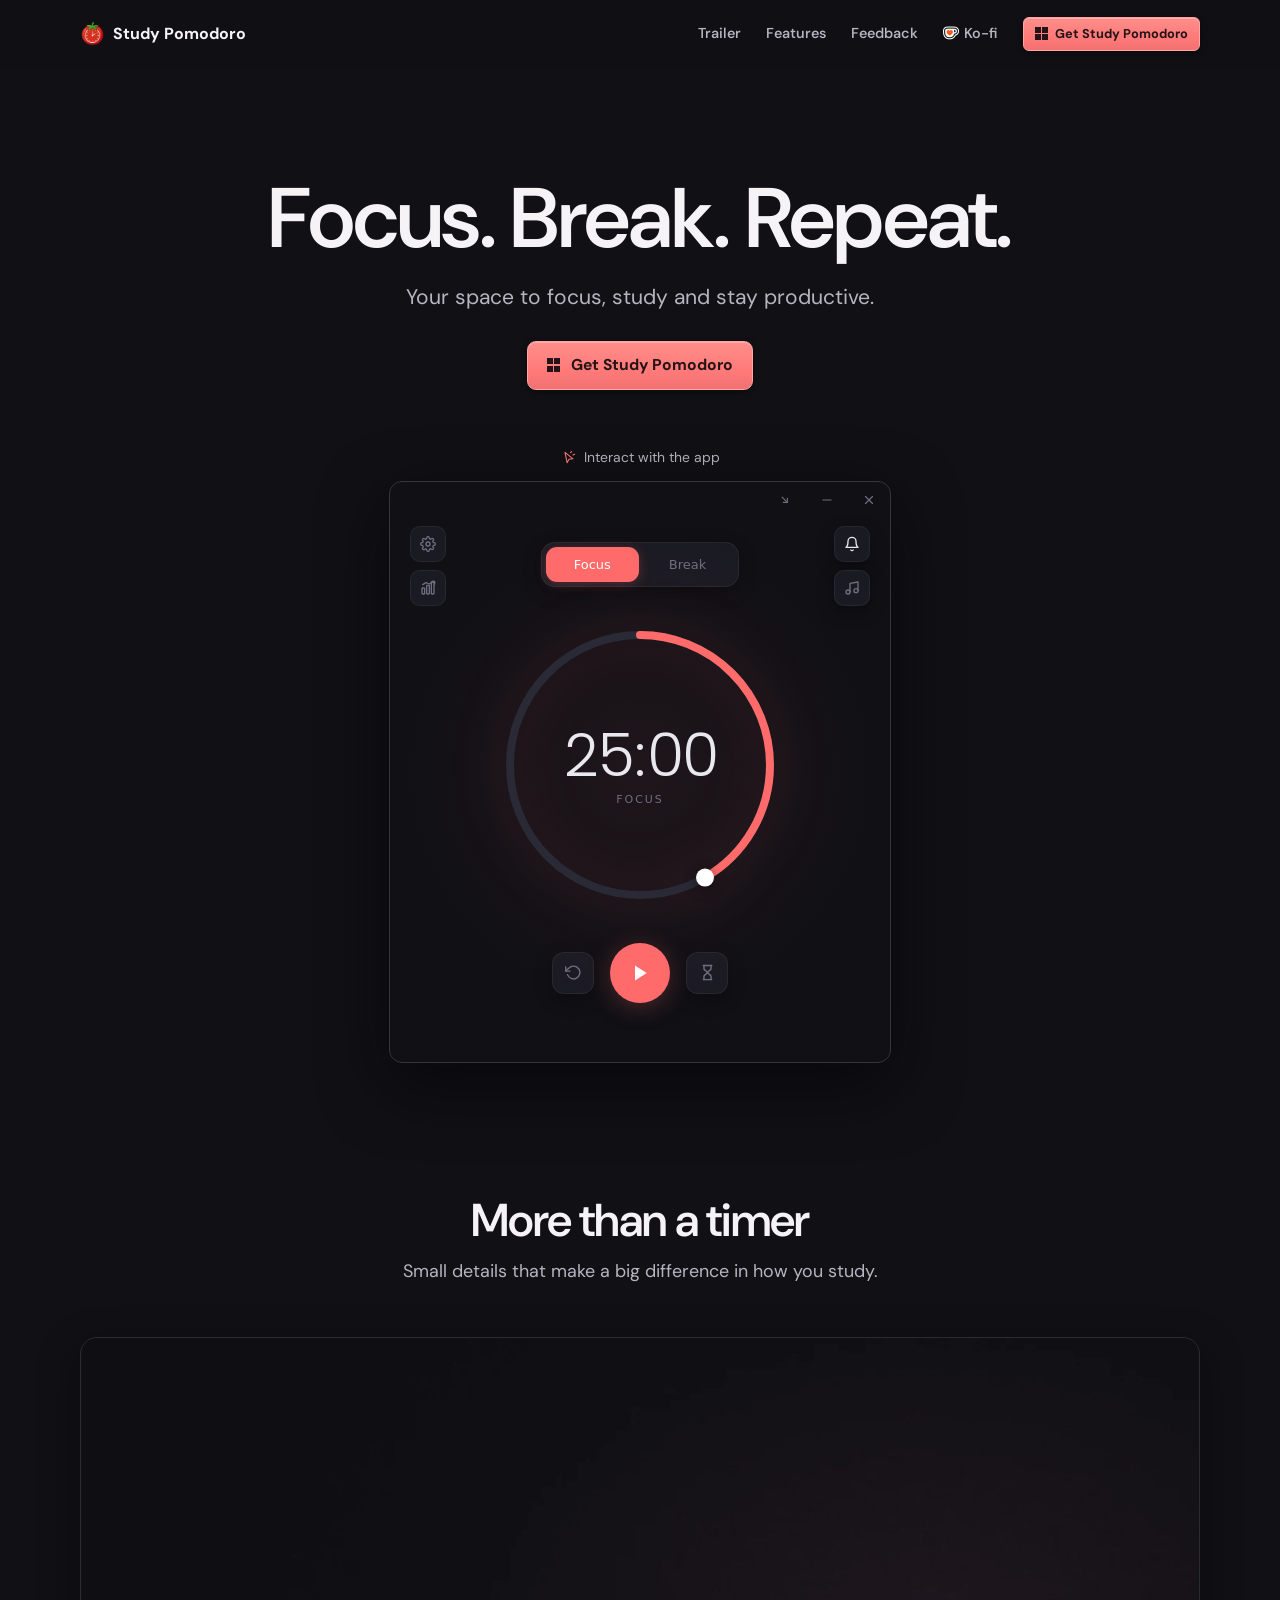
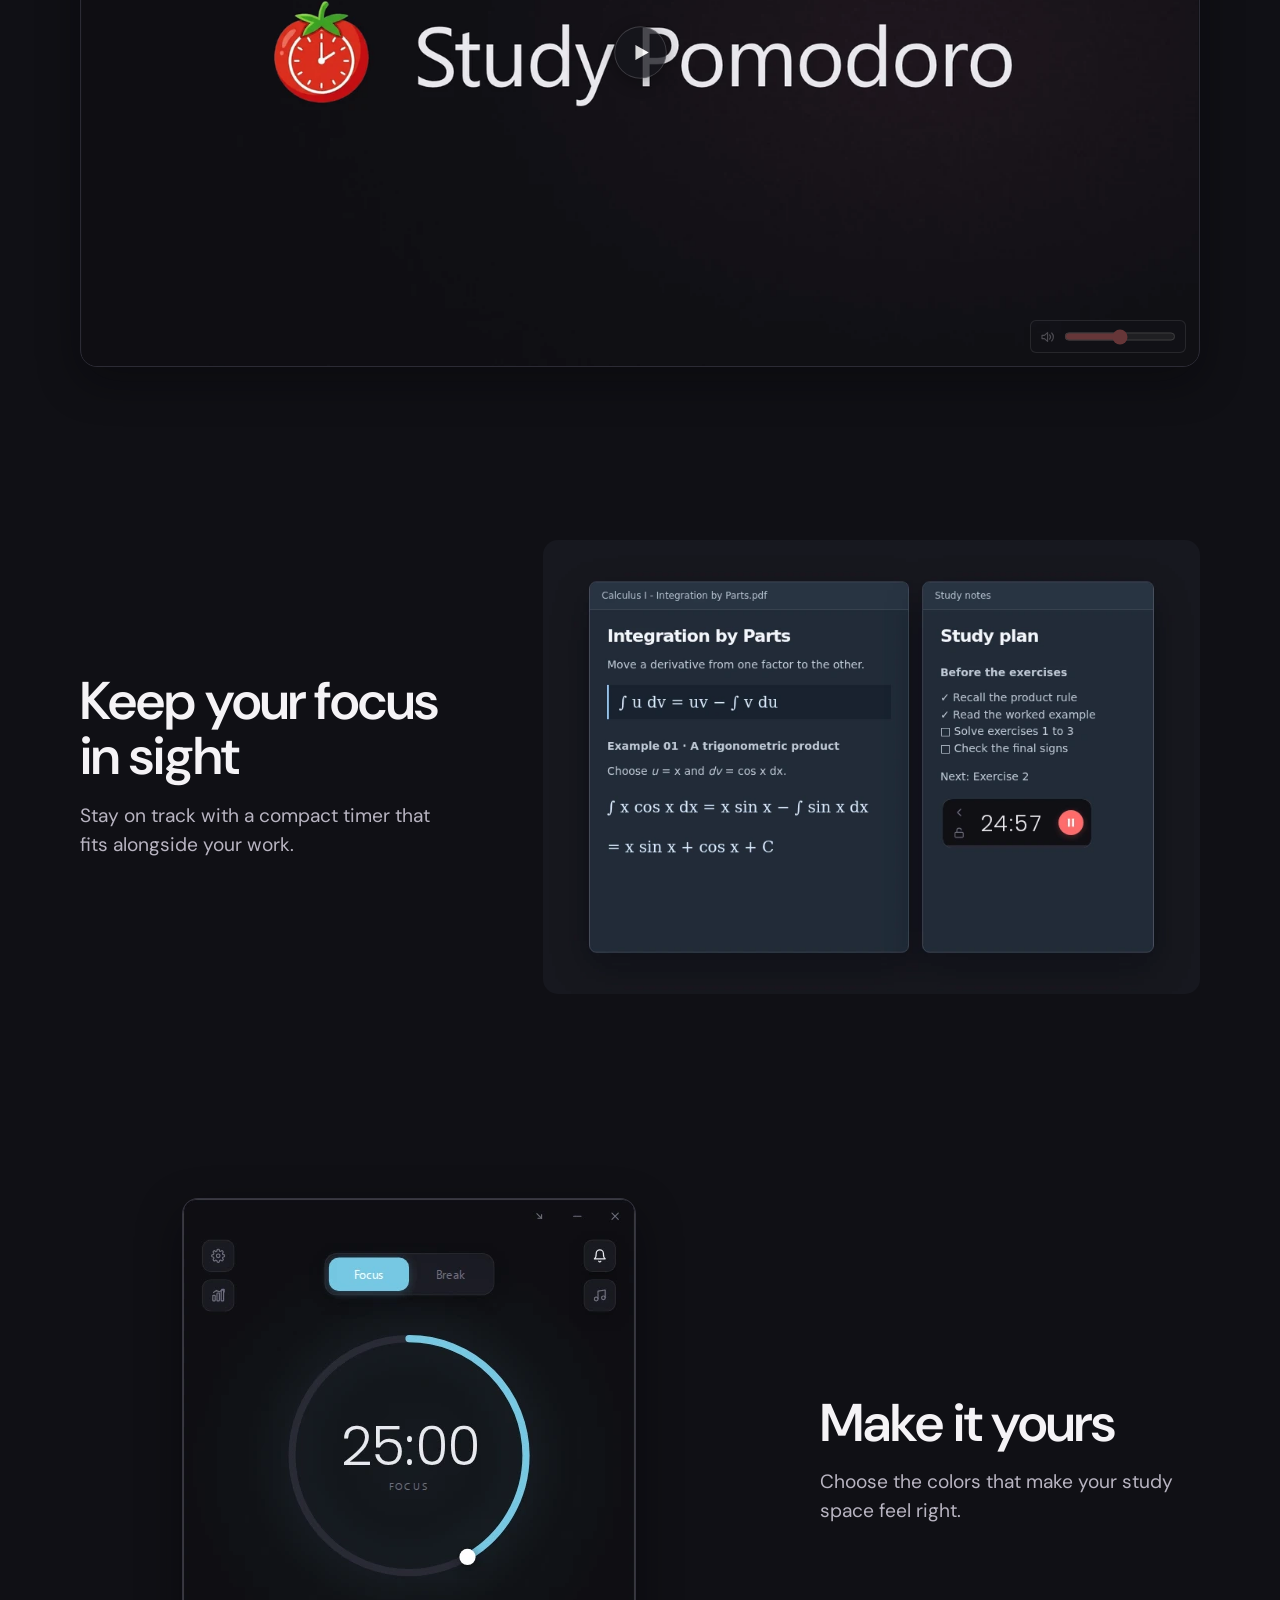
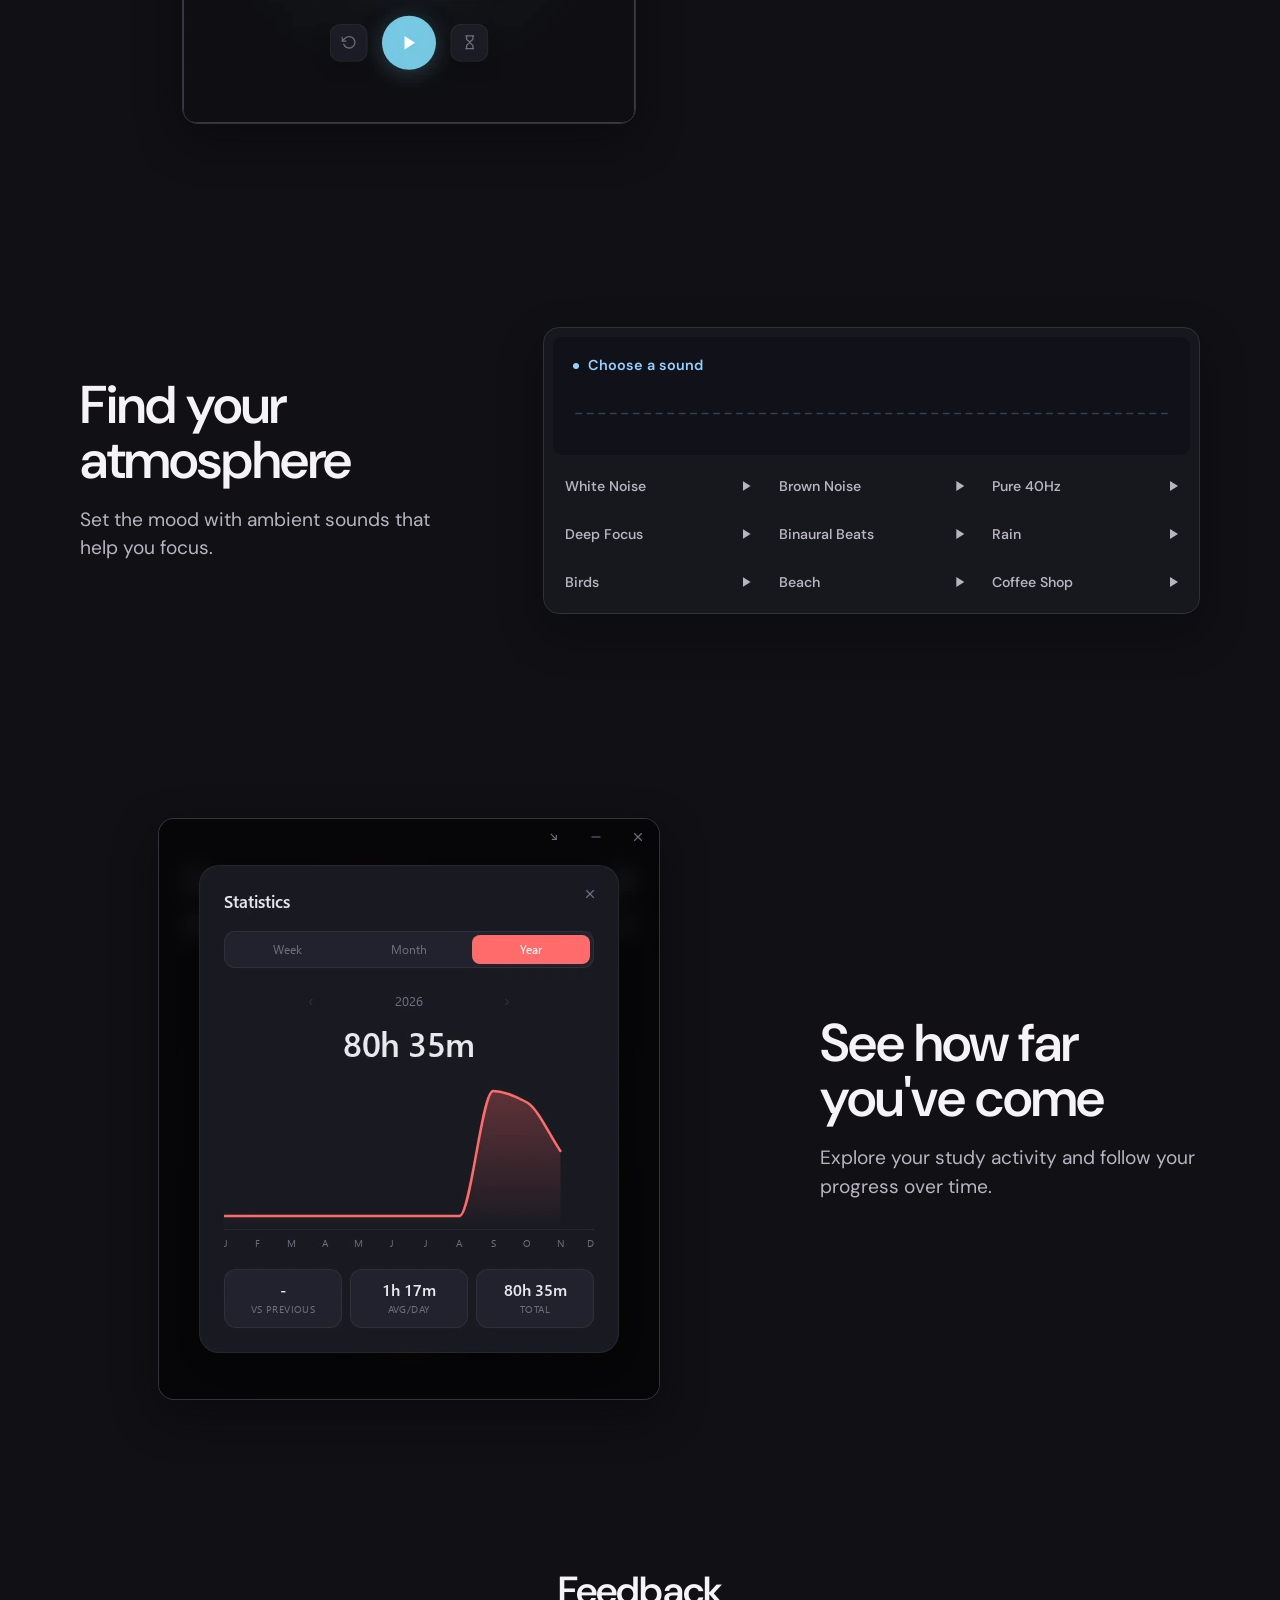
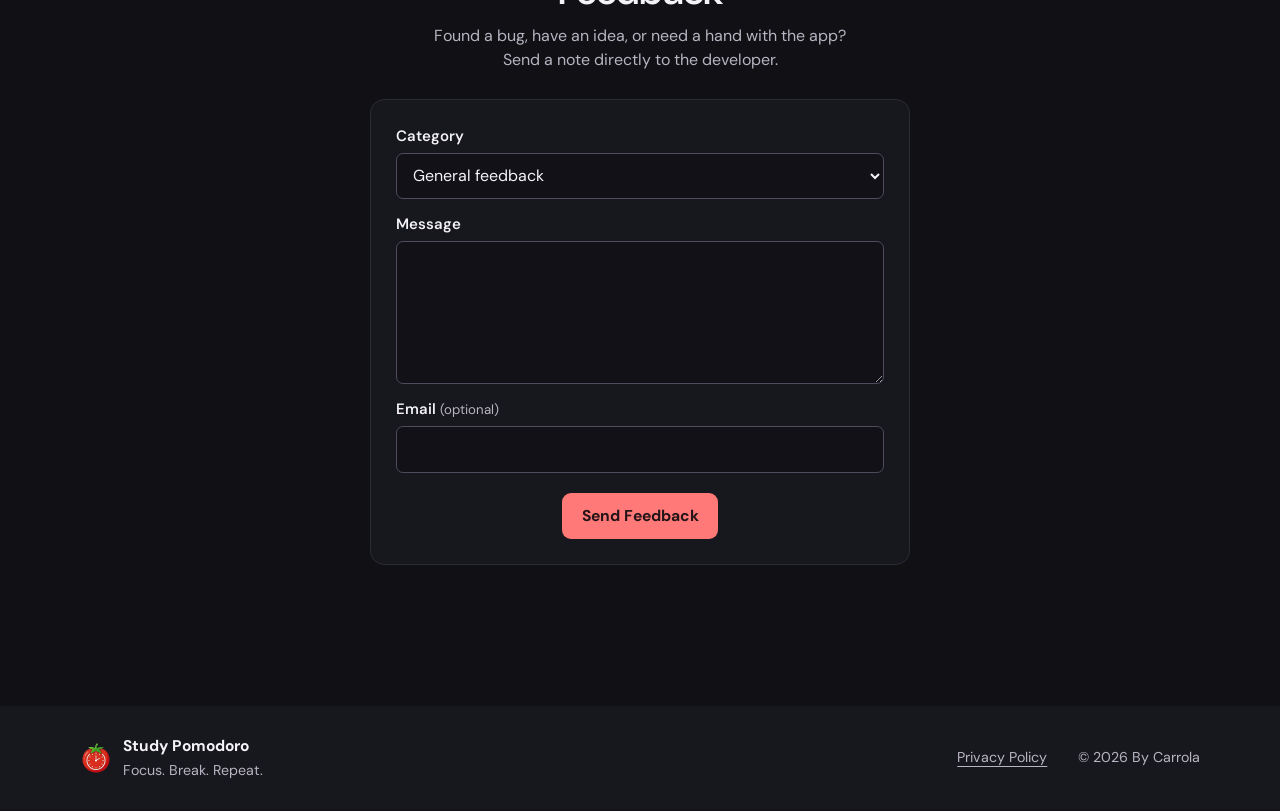
==== index.html @ 1faaeb94 "Unir o ponto final ao texto do título" ====
<!doctype html>
<html lang="en">
<head>
  <meta charset="utf-8">
  <meta name="viewport" content="width=device-width, initial-scale=1">
  <meta http-equiv="Content-Security-Policy" content="default-src 'self'; connect-src 'self' https://studypomodoro-feedback.pedrocarrola2006.workers.dev/feedback; frame-src 'self'; object-src 'none'; base-uri 'none'; form-action 'none'">
  <title>Study Pomodoro</title>
  <meta name="description" content="Find your study rhythm with a customizable Windows timer, ambient sounds, and a Mini Mode that stays above your work.">
  <meta name="theme-color" content="#101015">
  <link rel="canonical" href="https://carrolaxd.github.io/studypomodoro/">
  <meta property="og:title" content="Study Pomodoro">
  <meta property="og:description" content="Find your study rhythm with a customizable Windows timer, ambient sounds, and a Mini Mode that stays above your work.">
  <meta property="og:type" content="website">
  <meta property="og:url" content="https://carrolaxd.github.io/studypomodoro/">
  <meta property="og:image" content="https://carrolaxd.github.io/studypomodoro/assets/film-cover.jpg">
  <meta name="twitter:card" content="summary_large_image">
  <link rel="icon" href="assets/tomato.png">
  <link rel="stylesheet" href="styles.css">
  <script defer src="assets/app/js/i18n.js?v=7dcdbf7"></script>
  <script defer src="assets/app/js/audio.js"></script>
  <script defer src="assets/trailer.js"></script>
  <script defer src="assets/features.js?v=20261122"></script>
  <script defer src="assets/feedback.js"></script>
</head>
<body class="homepage">
<a class="skip" href="#main">Skip to content</a>
<header class="site-header">
  <div class="wrap">
    <a class="brand" href="#main"><img src="assets/tomato.png" width="25" height="25" alt="">Study Pomodoro</a>
    <nav aria-label="Main navigation">
      <a href="#trailer">Trailer</a>
      <a href="#features">Features</a>
      <a href="#feedback">Feedback</a>
      <a class="support-link" href="https://ko-fi.com/ByCarrola" target="_blank" rel="noopener noreferrer">
        <img src="assets/ko-fi.avif" width="16" height="16" alt="">
        Ko-fi
      </a>
    </nav>
    <a class="store" href="https://apps.microsoft.com/detail/9PL141D6MJLR?cid=official-site">
      <span aria-hidden="true" class="ms"><i></i><i></i><i></i><i></i></span>
      <span>Get Study Pomodoro</span>
    </a>
  </div>
</header>
<main id="main">
  <section class="hero wrap" aria-labelledby="product">
    <div class="hero-copy">
      <h1 id="product">Focus. Break. Repeat.</h1>
      <p class="lead">Your space to focus, study and stay productive.</p>
      <a class="store" href="https://apps.microsoft.com/detail/9PL141D6MJLR?cid=official-site">
        <span aria-hidden="true" class="ms"><i></i><i></i><i></i><i></i></span>
        Get Study Pomodoro
      </a>
    </div>
    <p class="app-hint">
      <svg aria-hidden="true" width="16" height="16" viewBox="0 0 20 20" fill="none" stroke="currentColor" stroke-width="1.35" stroke-linecap="round" stroke-linejoin="round"><path d="m5 3 10 8-5 .6-2.4 4.3L5 3Z"/><path d="M12 3.5 13 2m2 4.3 2-1"/></svg>
      Interact with the app
    </p>
    <div class="app-stage">
      <div class="app-window">
        <iframe src="assets/app/?v=7dcdbf7" title="Study Pomodoro focus timer" width="500" height="580"></iframe>
      </div>
    </div>
  </section>

  <section class="film wrap" id="trailer" aria-label="Study Pomodoro trailer">
    <header class="film-intro">
      <h2>More than a timer</h2>
      <p>Small details that make a big difference in how you study.</p>
    </header>
    <div class="film-player">
      <video controls playsinline preload="none" poster="assets/trailer-poster.webp" width="1600" height="900" aria-label="Study Pomodoro V11 trailer">
        <source src="assets/trailer.mp4" type="video/mp4">
        <a href="assets/trailer.mp4">Watch the Study Pomodoro trailer</a>
      </video>
      <button type="button" class="media-toggle play" hidden aria-label="Play the Study Pomodoro trailer"><span aria-hidden="true"></span></button>
      <div class="film-volume" hidden>
        <svg aria-hidden="true" width="16" height="16" viewBox="0 0 20 20" fill="none" stroke="currentColor" stroke-width="1.4" stroke-linecap="round" stroke-linejoin="round"><path d="M2.5 8h3l4-3.5v11l-4-3.5h-3zM12 7.3a4 4 0 0 1 0 5.4M14.6 5a7 7 0 0 1 0 10"/></svg>
        <input type="range" min="0" max="100" value="50" autocomplete="off" aria-label="Trailer volume">
      </div>
      <p class="film-status" role="status" hidden></p>
    </div>
  </section>

  <section class="feature feature-mini wrap" id="features" aria-labelledby="mini-title">
    <div class="feature-copy">
      <h2 id="mini-title">Keep your focus in sight</h2>
      <p class="feature-description">Stay on track with a compact timer that fits alongside your work.</p>
    </div>
    <figure class="clip" data-clip>
      <video muted loop playsinline disablepictureinpicture disableremoteplayback preload="none" width="840" height="580"
        src="assets/demos/mini.mp4" poster="assets/demos/mini.webp"
        data-desktop-src="assets/demos/mini-desktop.mp4" data-desktop-poster="assets/demos/mini-desktop.webp"
        data-desktop-label="The Study Pomodoro timer shrinks into Mini Mode, moves beside the study notes, and locks into position."
        aria-label="The Study Pomodoro timer shrinks into Mini Mode alongside study notes."></video>
    </figure>
  </section>

  <section class="feature feature-theme wrap" aria-labelledby="theme-title">
    <div class="feature-copy">
      <h2 id="theme-title">Make it yours</h2>
      <p class="feature-description">Choose the colors that make your study space feel right.</p>
    </div>
    <figure class="clip" data-clip>
      <video muted loop playsinline disablepictureinpicture disableremoteplayback preload="none" width="452" height="524"
        src="assets/demos/personalization.mp4" poster="assets/demos/personalization.webp"
        data-desktop-src="assets/demos/personalization-desktop.mp4" data-desktop-poster="assets/demos/personalization-desktop.webp"
        aria-label="Changing the timer with built-in palettes and the custom color picker."></video>
    </figure>
  </section>

  <section class="feature feature-sound wrap" aria-labelledby="sound-title">
    <div class="feature-copy">
      <h2 id="sound-title">Find your atmosphere</h2>
      <p class="feature-description">Set the mood with ambient sounds that help you focus.</p>
    </div>
    <div class="sound-library" role="group" aria-label="Ambient sound previews">
      <div class="sound-display">
        <div class="sound-current">
          <span class="sound-dot" aria-hidden="true"></span>
          <p id="sound-current" role="status">Choose a sound</p>
        </div>
        <canvas width="520" height="84" aria-hidden="true"></canvas>
      </div>
      <div class="sound-options"></div>
      <noscript>Enable JavaScript to listen to the ambient sounds.</noscript>
    </div>
  </section>

  <section class="feature feature-stats wrap" aria-labelledby="stats-title">
    <div class="feature-copy">
      <h2 id="stats-title">See how far you've come</h2>
      <p class="feature-description">Explore your study activity and follow your progress over time.</p>
    </div>
    <figure class="clip" data-clip>
      <video muted loop playsinline disablepictureinpicture disableremoteplayback preload="none" width="500" height="580"
        src="assets/demos/statistics.mp4" poster="assets/demos/statistics.webp"
        aria-label="The Statistics panel shows weekly, monthly and yearly focus totals, using fixed sample data."></video>
    </figure>
  </section>

  <section class="feedback wrap" id="feedback">
    <div><h2>Feedback</h2><p>Found a bug, have an idea, or need a hand with the app? Send a note directly to the developer.</p></div>
    <form method="post" data-feedback-form data-endpoint="https://studypomodoro-feedback.pedrocarrola2006.workers.dev/feedback">
      <label for="category">Category</label>
      <select id="category" name="category"><option value="general">General feedback</option><option value="bug">Report a bug</option><option value="suggestion">Suggest a feature</option><option value="help">Ask for help</option></select>
      <label for="message">Message</label>
      <textarea name="message" id="message" required minlength="10" data-max-length="2980" rows="5" aria-describedby="message-error"></textarea>
      <p id="message-error" class="field-error" aria-live="polite" hidden></p>
      <label for="email">Email <small>(optional)</small></label><input name="email" id="email" type="email" autocomplete="email" maxlength="254">
      <label hidden>Website<input name="website" tabindex="-1" autocomplete="off"></label>
      <button type="submit" disabled>Send Feedback</button>
      <p data-feedback-status role="status"></p><noscript>Enable JavaScript to send your feedback.</noscript>
    </form>
  </section>
</main>
<footer class="site-footer">
  <div class="wrap">
    <div class="footer-brand">
      <img src="assets/tomato.png" width="32" height="32" alt="">
      <div><p>Study Pomodoro</p><p>Focus. Break. Repeat<span class="tagline-period">.</span></p></div>
    </div>
    <div class="footer-meta">
      <a href="privacy/">Privacy Policy</a>
      <p class="footer-credit">© 2026 By Carrola</p>
    </div>
  </div>
</footer>
</body></html>
---- styles.css ----
@font-face {
  font-family: "DM Sans";
  src: url("assets/fonts/dm-sans.woff2") format("woff2");
  font-weight: 100 1000;
  font-display: swap;
}
:root {
  color-scheme: dark;
  --bg: #101015;
  --panel: #17171e;
  --line: #2c2b35;
  --text: #f5f3f6;
  --muted: #b8b4c1;
  --coral: #ff7978;
  --blue: #98cfff;
  --ease-out: cubic-bezier(.2,.75,.22,1);
  font: 100%/1.5 "DM Sans", "Segoe UI", sans-serif;
  color: var(--text);
  background: var(--bg);
}
* { box-sizing: border-box; }
body, p, h1, h2, figure { margin: 0; }
img, video { display: block; max-width: 100%; height: auto; }
a { color: inherit; text-underline-offset: .25em; }
a:hover { color: var(--blue); }
:focus-visible { outline: 2px solid var(--blue); outline-offset: 4px; }
.wrap { width: min(1120px, calc(100% - 72px)); margin-inline: auto; }
.skip { position: fixed; top: -6rem; left: 1rem; padding: .75rem; z-index: 6; background: var(--panel); }
.skip:focus { top: 1rem; }
h1, h2 { font-weight: 575; line-height: 1.03; letter-spacing: -.058em; text-wrap: balance; }
h1 { font-size: clamp(3rem, 6.6vw, 6.35rem); }
h2 { font-size: clamp(2.45rem, 4.15vw, 4.15rem); }
.tagline-period { margin-inline-start: .035em; }

.hero {
  padding-top: clamp(74px, 12vh, 124px);
  text-align: center;
}
.lead {
  margin: 20px auto 0;
  max-width: 52ch;
  color: var(--muted);
  font-size: clamp(1.05rem, 1.65vw, 1.34rem);
  text-wrap: balance;
}
.store, form button {
  display: inline-flex;
  align-items: center;
  justify-content: center;
  gap: .7rem;
  min-height: 49px;
  padding: .75rem 1.15rem;
  border: 1px solid transparent;
  border-radius: 9px;
  background: var(--coral);
  color: #241417;
  font: 700 .98rem/1.25 "DM Sans", sans-serif;
  text-decoration: none;
  cursor: pointer;
}
.store {
  margin-top: 27px;
  border-color: #ffa4a1;
  background: linear-gradient(180deg, #ff8e8a, var(--coral) 64%, #f17172);
  box-shadow: inset 0 1px 0 #ffcfce77, 0 2px 7px #0005;
}
.store:hover, form button:hover { background: #ffa09a; color: #241417; }
.store:active { transform: translateY(1px); box-shadow: inset 0 1px 3px #8a3a3b50; }
.ms { display: grid; grid-template-columns: repeat(2, 6px); gap: 1.5px; }
.ms i { height: 6px; background: currentColor; }

.homepage, .privacy-page { --header-height: 67px; }
.site-header {
  position: sticky;
  top: 0;
  z-index: 5;
  background: #101015eb;
  backdrop-filter: blur(16px);
}
.site-header .wrap {
  display: flex;
  align-items: center;
  gap: 26px;
  min-height: var(--header-height);
}
.site-header .brand {
  margin-right: auto;
  font-size: 1rem;
  font-weight: 700;
  white-space: nowrap;
}
.site-header nav { display: flex; align-items: center; gap: 25px; }
.site-header nav a {
  padding-block: 8px;
  color: var(--muted);
  font-size: .9rem;
  font-weight: 560;
  text-decoration: none;
}
.site-header nav a:hover, .site-header nav a:focus-visible { color: var(--text); }
.site-header .support-link { display: none; }
.site-header .store {
  min-height: 34px;
  margin-top: 0;
  padding: 6px 11px;
  border-radius: 6px;
  gap: 7px;
  font-size: .8rem;
  white-space: nowrap;
}
.homepage :is(#main, #trailer, #features, #feedback) {
  scroll-margin-top: calc(var(--header-height) + 19px);
}
.app-hint {
  display: flex;
  align-items: center;
  justify-content: center;
  gap: 7px;
  margin-top: clamp(46px, 6.4vh, 68px);
  color: var(--muted);
  font-size: .87rem;
}
.app-hint svg { flex: none; color: var(--coral); }

.app-stage {
  display: grid;
  justify-items: center;
  width: min(500px,100%);
  height: 580px;
  margin: 14px auto 0;
}
.app-window {
  position: relative;
  width: 500px;
  height: 580px;
  border-radius: 12px;
  outline: 1px solid #35343f;
  box-shadow: 0 22px 66px #0505079e;
  background: var(--bg);
  transform-origin: top center;
}
.app-window iframe { display: block; width: 100%; height: 100%; border: 0; border-radius: inherit; }

.film { margin-block: clamp(78px, 8.2vw, 120px) clamp(33px, 5.5vw, 80px); }
.film-intro { display: none; }
.film-player {
  position: relative;
  border-radius: 17px;
  box-shadow: 0 14px 42px #05050866;
  background: #111116;
}
.film video { width: 100%; aspect-ratio: 16/9; border: 1px solid var(--line); border-radius: inherit; }
.media-toggle {
  position: absolute;
  inset: 0;
  width: 100%;
  height: 100%;
  display: grid;
  place-items: center;
  border: 0;
  border-radius: inherit;
  background: transparent;
  cursor: pointer;
}
[hidden] { display: none !important; }
.media-toggle span {
  display: grid;
  place-items: center;
  width: 57px;
  aspect-ratio: 1;
  border-radius: 50%;
  border: 1px solid #ffffff33;
  background: #16161de8;
  color: white;
  box-shadow: 0 4px 20px #0006;
  opacity: 0;
  transform: scale(.88);
}
.media-toggle span::before {
  content: "";
  width: 15px;
  height: 17px;
  margin-left: 3px;
  background: currentColor;
  clip-path: polygon(0 0,100% 50%,0 100%);
}
.media-toggle[data-playing] span::before {
  width: 13px;
  height: 16px;
  margin-left: 0;
  clip-path: polygon(0 0,37% 0,37% 100%,0 100%,0 0,63% 0,100% 0,100% 100%,63% 100%,63% 0);
}
.play:not([data-playing]) span { opacity: .84; transform: scale(.92); }
.play:hover span, .play:focus-visible span {
  opacity: 1;
  transform: none;
  background: #252530f5;
  border-color: #ffffff62;
}
.film-volume, .film-status {
  position: absolute;
  right: 14px;
  bottom: 14px;
  border: 1px solid #ffffff40;
  border-radius: 6px;
  color: var(--text);
  background: #16161deb;
}
.film-volume {
  display: flex;
  align-items: center;
  gap: 8px;
  padding: 4px 9px;
  color: var(--muted);
}
.film-volume input {
  width: clamp(70px, 9vw, 112px);
  height: 23px;
  padding: 0;
  margin: 0;
  border: 0;
  background: transparent;
  accent-color: var(--coral);
  cursor: pointer;
}
.film-status { left: 14px; right: auto; padding: 6px 9px; pointer-events: none; }

.feature {
  display: grid;
  grid-template-columns: minmax(245px, .78fr) minmax(0, 1.35fr);
  gap: clamp(34px, 6.5vw, 96px);
  align-items: center;
  padding-block: clamp(73px, 8vw, 112px);
}
.feature-copy { min-width: 0; }
.feature h2 { text-wrap: pretty; }
.feature-description {
  margin-top: 18px;
  max-width: 34ch;
  color: var(--muted);
  font-size: clamp(1.05rem, 1.5vw, 1.22rem);
  text-wrap: pretty;
}
.clip { min-width: 0; border-radius: 15px; }
.clip video {
  width: 100%;
  border-radius: inherit;
  pointer-events: none;
}
.feature-theme, .feature-stats {
  grid-template-columns: minmax(0, 1.35fr) minmax(245px, .78fr);
}
.feature-theme .feature-copy, .feature-stats .feature-copy { grid-area: 1 / 2; }
.feature-theme .clip, .feature-stats .clip {
  grid-area: 1 / 1;
  justify-self: center;
  width: min(100%, 500px);
  box-shadow: 0 0 0 1px #34333e, 0 16px 46px #05050870;
}
.feature-theme .clip { max-width: 452px; }

.sound-library {
  width: 100%;
  border: 1px solid #302f3a;
  border-radius: 16px;
  padding: 9px;
  background: #17171e;
  box-shadow: 0 18px 46px #0505084d;
}
.sound-display {
  display: grid;
  gap: 4px;
  padding: 18px 20px 9px;
  border-radius: 9px;
  color: var(--blue);
  background: #101119;
}
.sound-current { display: flex; align-items: center; gap: 9px; font-size: .9rem; font-weight: 600; }
.sound-dot { width: 6px; height: 6px; border-radius: 50%; background: currentColor; }
.sound-display canvas { display: block; width: 100%; height: 65px; }
.sound-options { display: grid; grid-template-columns: repeat(3,minmax(0,1fr)); gap: 4px; margin-top: 9px; }
.sound-option {
  display: flex;
  align-items: center;
  justify-content: space-between;
  gap: 8px;
  min-height: 44px;
  padding: 8px 11px;
  border: 1px solid transparent;
  border-radius: 8px;
  background: transparent;
  color: var(--muted);
  text-align: left;
  font: 550 .88rem/1.15 "DM Sans", sans-serif;
  cursor: pointer;
}
.sound-option:hover { background: #21222c; color: var(--text); }
.sound-option[aria-pressed="true"] { border-color: #98cfff3b; background: #212a37; color: var(--blue); }
.sound-option .sound-icon { flex: none; width: 8px; height: 10px; background: currentColor; clip-path: polygon(0 0,100% 50%,0 100%); }
.sound-option[aria-pressed="true"] .sound-icon { clip-path: none; height: 8px; border-radius: 1px; }

.feedback { max-width: 540px; padding-block: 70px clamp(90px,11vw,150px); }
.feedback > div { text-align: center; margin-bottom: 27px; }
.feedback h2 { font-size: 2.45rem; }
.feedback > div p { max-width: 41ch; margin: 12px auto 0; color: var(--muted); }
form {
  display: grid;
  padding: clamp(18px, 3vw, 25px);
  border: 1px solid var(--line);
  border-radius: 14px;
  background: var(--panel);
}
label { margin-bottom: .35rem; font-weight: 580; font-size: .94rem; }
label:not(:first-child) { margin-top: .9rem; }
input, select, textarea {
  width: 100%;
  border: 1px solid #504b5a;
  background: #111117;
  color: var(--text);
  padding: .65rem .75rem;
  border-radius: 7px;
  font: inherit;
}
textarea { resize: vertical; }
small { color: var(--muted); font-size: .83rem; font-weight: 400; }
.feedback :is(select, input, textarea):focus {
  outline: 2px solid #ff79788c;
  outline-offset: 2px;
  border-color: #a36069;
}
.feedback .field-error { margin-top: .45rem; color: var(--coral); font-size: .88rem; }
form button { justify-self: center; margin-top: 1.25rem; min-height: 43px; }
form button:disabled { opacity: .65; cursor: default; }
[data-feedback-status]:not(:empty) { margin-top: .85rem; color: var(--muted); }
footer, .mast { display: flex; align-items: center; justify-content: space-between; gap: 1rem; }
footer { border-top: 1px solid var(--line); padding-block: 1.45rem; }
.site-footer { display: block; border: 0; padding-block: 29px; background: #17171e; }
.site-footer .wrap { display: flex; align-items: center; justify-content: space-between; gap: 1rem; }
.site-footer .footer-brand { display: none; }
.footer-meta { display: contents; }
.footer-credit { order: -1; }
footer a, footer p { font-size: .89rem; color: var(--muted); }
.mast { min-height: 72px; border-bottom: 1px solid var(--line); }
.brand { display: flex; align-items: center; gap: .5rem; font-weight: 600; text-decoration: none; }
.legal { max-width: 750px; padding-block: clamp(2.75rem,5vw,5rem); overflow-wrap: anywhere; }
.legal h1 { font-size: clamp(2.75rem,5vw,4.6rem); margin-bottom: 1.4rem; }
.legal h2 { margin: 2rem 0 .6rem; font-size: 1.65rem; letter-spacing: -.035em; }
.legal p, .legal li { color: var(--muted); margin-bottom: .75rem; }
.legal a { color: var(--blue); }
.policy-home { display: none; }

@media (prefers-reduced-motion: no-preference) {
  html:has(.homepage) { scroll-behavior: smooth; }
  .hero h1 { animation: hero-enter .76s .07s var(--ease-out) both; }
  .hero .lead, .hero .store { animation: hero-enter .76s .13s var(--ease-out) both; }
  .app-hint, .app-stage { animation: hero-enter .98s .14s var(--ease-out) both; }
  @keyframes hero-enter {
    from { opacity: 0; transform: translateY(20px); }
    to { opacity: 1; transform: none; }
  }
  .media-toggle span { transition: opacity .2s, transform .25s var(--ease-out), background-color .2s, border-color .2s; }
  a, button { transition: background-color .2s, color .2s, border-color .2s; }
  @supports (animation-timeline: view()) {
    .app-stage { view-timeline-name: --window-enter; }
    .app-window {
      animation: window-enter linear both;
      animation-timeline: --window-enter;
      animation-range: entry 0% entry 88%;
    }
    @keyframes window-enter {
      from { transform: translateY(20px) scale(calc(var(--app-scale, 1) * .97)); }
      to { transform: scale(var(--app-scale, 1)); }
    }
    @media (max-width: 800px) {
      .feature .feature-copy {
        animation: copy-enter linear both;
        animation-timeline: view();
        animation-range: entry 6% entry 85%;
      }
      @keyframes copy-enter {
        from { opacity: .38; transform: translateY(24px); }
        to { opacity: 1; transform: none; }
      }
      .feature-mini .clip, .feature-theme .clip, .feature-stats .clip {
        animation: show-feature linear both;
        animation-timeline: view();
        animation-range: entry 3% entry 61%;
      }
      .feature-mini .clip { --feature-in: translateY(20px); }
      .feature-theme .clip { --feature-in: scale(.954); transform-origin: top center; }
      .feature-stats .clip { --feature-in: translateX(-23px); }
      @keyframes show-feature {
        from { transform: var(--feature-in); opacity: .68; }
        to { transform: none; opacity: 1; }
      }
    }
  }
}

@media (min-width: 801px) {
  .homepage :is(h1, h2) { letter-spacing: -.02em; }
  .site-header .support-link {
    display: inline-flex;
    align-items: center;
    gap: 5px;
    white-space: nowrap;
  }
  .film-player .film-volume { opacity: 0; pointer-events: none; }
  .film-player:hover .film-volume,
  .film-player .film-volume:has(input:focus-visible) { opacity: 1; pointer-events: auto; }
  @media (prefers-reduced-motion: no-preference) {
    .film-volume { transition: opacity .18s ease; }
  }
  .film { margin-block-start: clamp(132px, 10.5vw, 164px); }
  .film-intro { display: block; margin-bottom: clamp(30px, 4.1vw, 57px); text-align: center; }
  .film-intro h2 { font-size: clamp(2.45rem, 3.6vw, 3.8rem); }
  .film-intro p { margin: 14px auto 0; color: var(--muted); font-size: clamp(1.06rem, 1.4vw, 1.2rem); }
  .policy-header .mast { border: 0; }
  .policy-header .brand img { width: 25px; }
  .policy-home { display: inline-flex; align-items: center; gap: 8px; color: var(--muted); font-size: .9rem; text-decoration: none; }
  .policy-home svg { color: var(--coral); }
  .policy-home:hover { color: var(--text); }
  .privacy-page .legal { max-width: 704px; padding-block: clamp(68px, 7vw, 104px); }
  .privacy-page .legal h1 { margin-bottom: 1.3rem; font-size: clamp(3.35rem, 5.6vw, 5.5rem); }
  .privacy-page .legal article { line-height: 1.72; }
  .privacy-page .legal article > p:first-child { margin-bottom: 1.6rem; color: #a7a3b1; font-size: .9rem; }
  .privacy-page .legal h2 { margin: 2.55rem 0 .7rem; font-size: clamp(1.45rem, 1.9vw, 1.72rem); line-height: 1.18; }
  .privacy-page .legal p, .privacy-page .legal li { margin-bottom: .82rem; }
  .privacy-page .legal ul { padding-inline-start: 1.4rem; margin-block: .9rem 1rem; }
  .feedback :is(select, input, textarea):focus {
    outline: none;
    border-color: #504b5a;
    background-color: #24242b;
  }
  .site-footer .footer-brand, .footer-meta {
    display: flex;
    align-items: center;
  }
  .footer-brand { gap: 11px; }
  .footer-brand p:first-child { color: var(--text); font-size: .97rem; font-weight: 700; }
  .footer-brand p + p { margin-top: 2px; }
  .footer-meta { gap: clamp(18px, 2.4vw, 35px); }
  .footer-credit { order: 0; }
}

@media (max-width: 800px) {
  .policy-header { position: static; background: none; backdrop-filter: none; }
  .policy-header .mast { min-height: 72px; }
  .policy-header .mast .brand { font-size: inherit; font-weight: 600; }
  .policy-footer { padding-block: 0; background: none; }
  .policy-footer .wrap { padding-block: 1.45rem; border-top: 1px solid var(--line); }
  .wrap, .film { width: calc(100% - 40px); }
  .feature { grid-template-columns: 1fr; gap: 30px; }
  .feature-theme .feature-copy, .feature-stats .feature-copy,
  .feature-theme .clip, .feature-stats .clip { grid-area: auto; }
  .site-header .wrap { gap: 17px; }
  .site-header nav { gap: 14px; }
}
@media (max-width: 550px) {
  .homepage { --header-height: 93px; }
  .site-header .wrap { flex-wrap: wrap; align-content: center; gap: 4px 12px; }
  .site-header nav { order: 1; width: 100%; }
  .site-header nav a { padding-block: 4px; }
  .site-header .store { font-size: .75rem; }
  .site-header .brand { font-size: .87rem; }
  .hero h1 { font-size: clamp(2.3rem, 10vw, 3.6rem); }
  .app-stage { display: flex; justify-content: center; }
  .app-window { flex: none; transform: scale(var(--app-scale, 1)); }
  .homepage { overflow-x: clip; }
  .sound-options { grid-template-columns: repeat(2,minmax(0,1fr)); }
  .film-player { border-radius: 11px; }
}
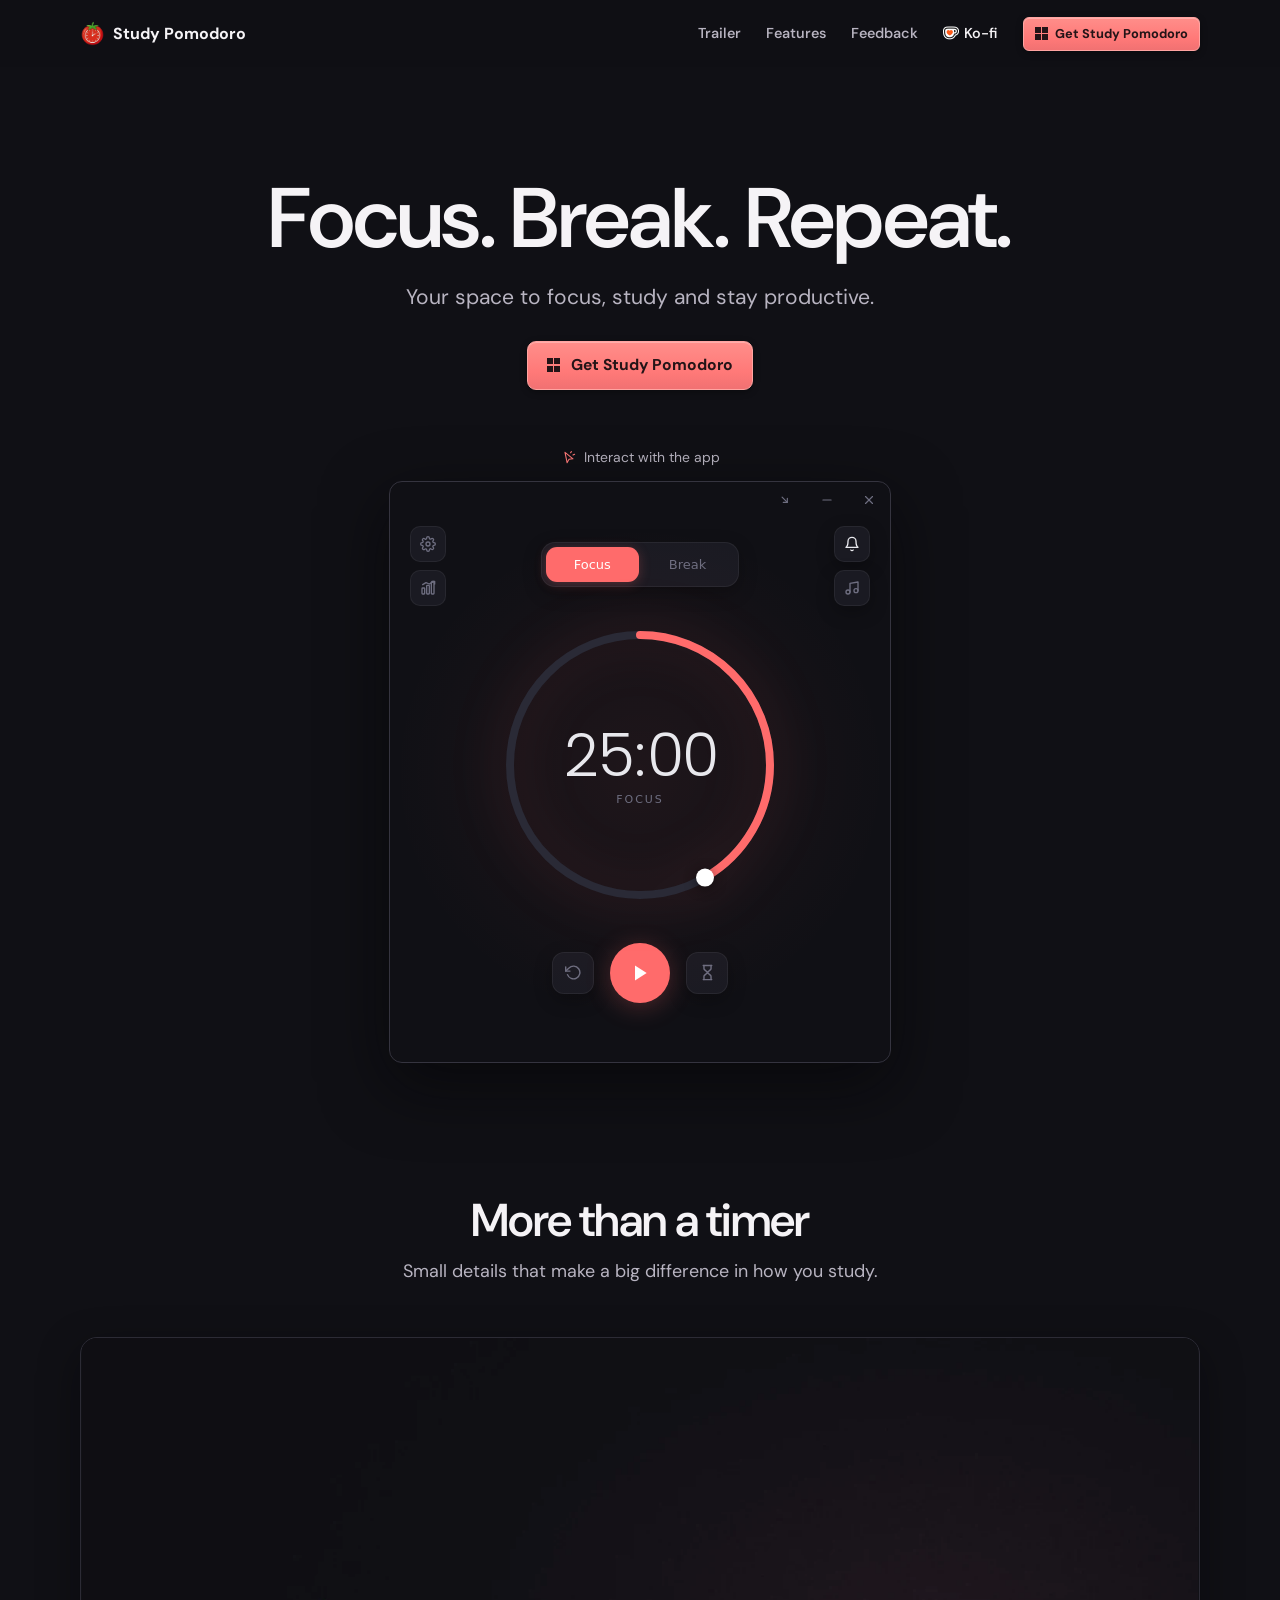
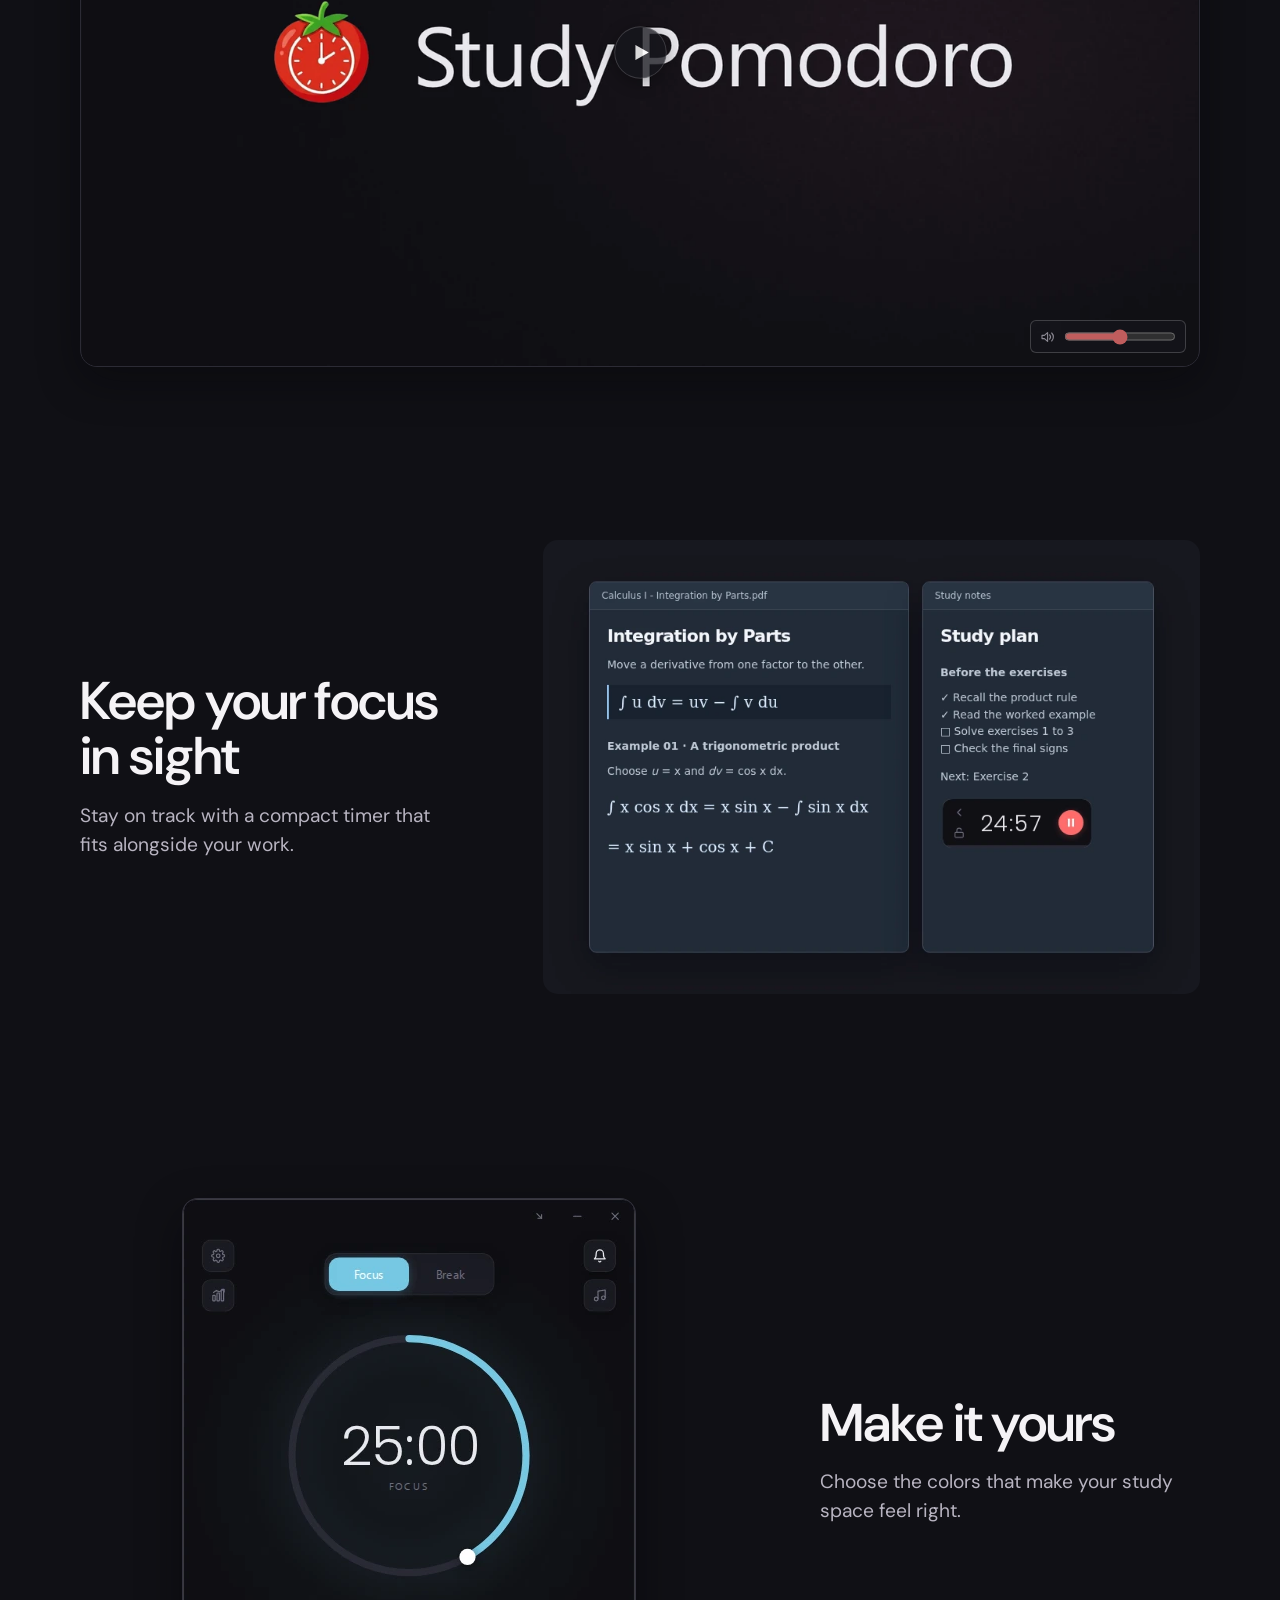
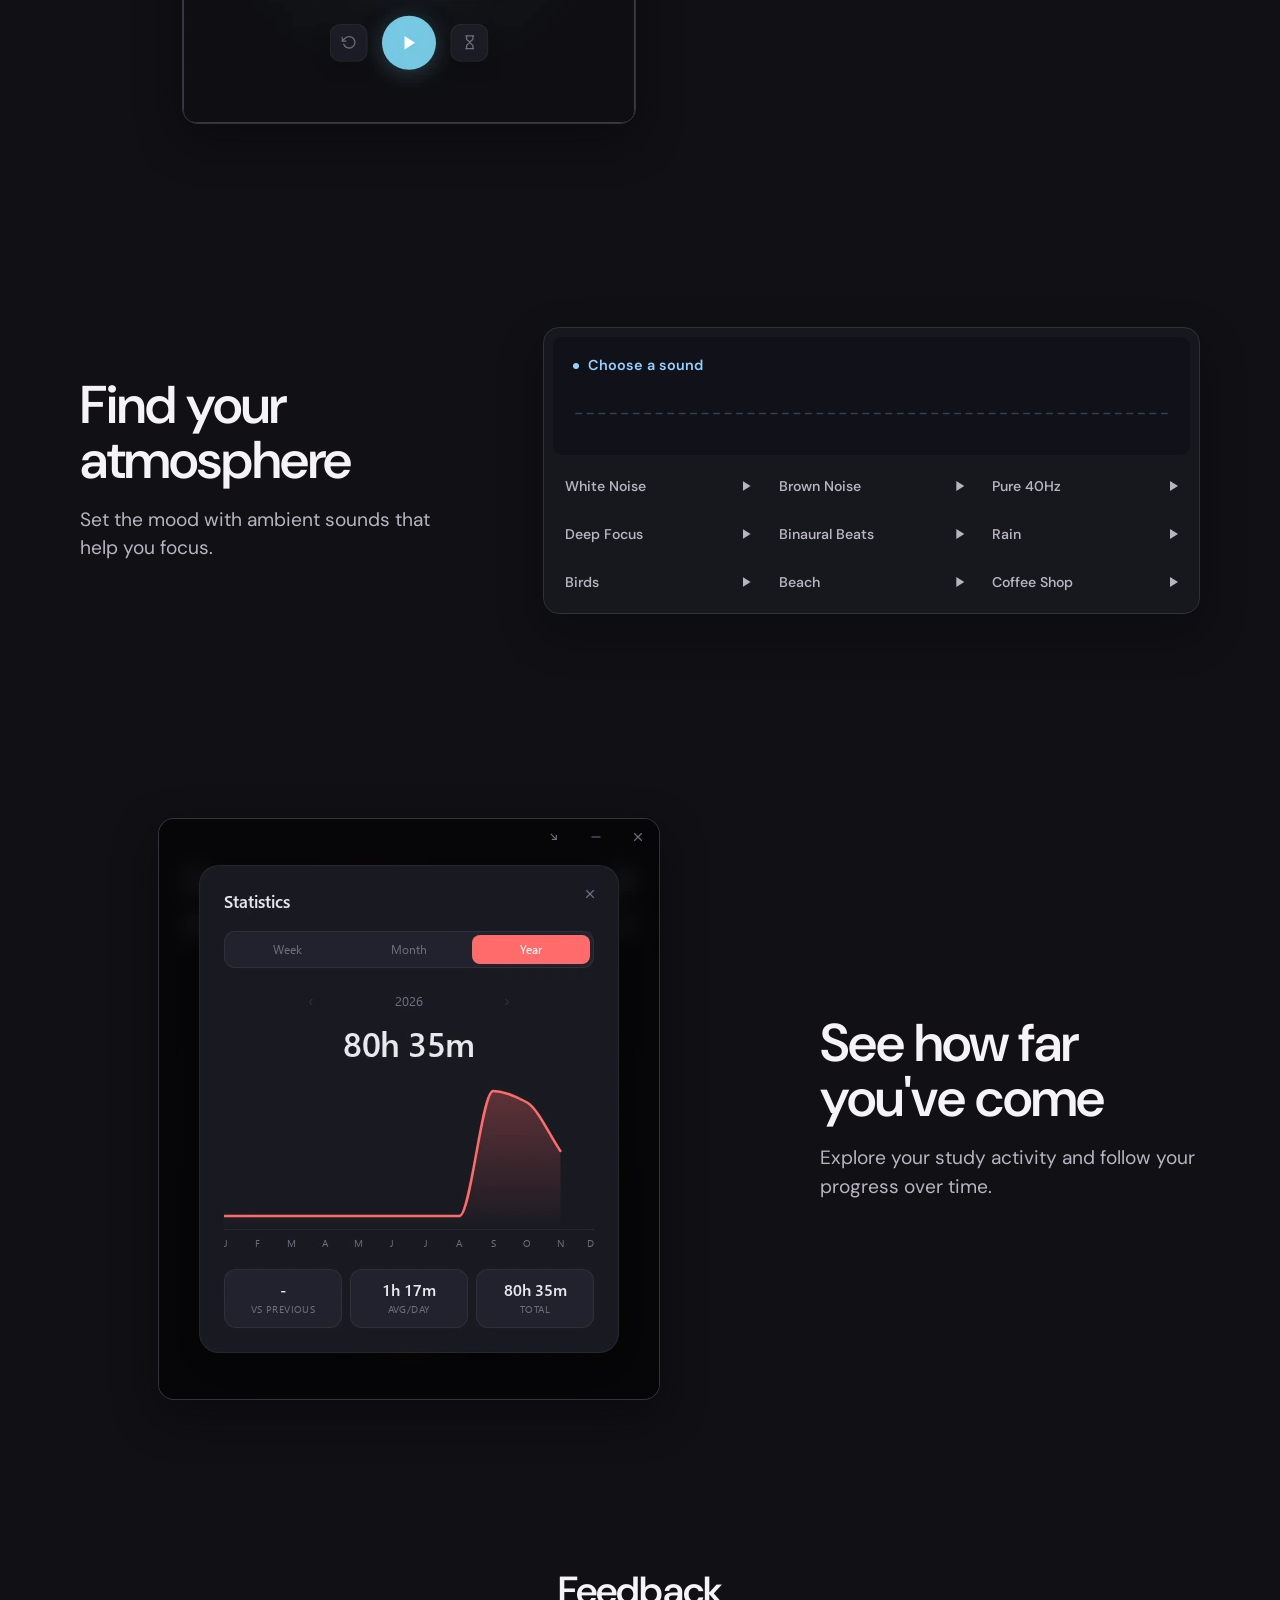
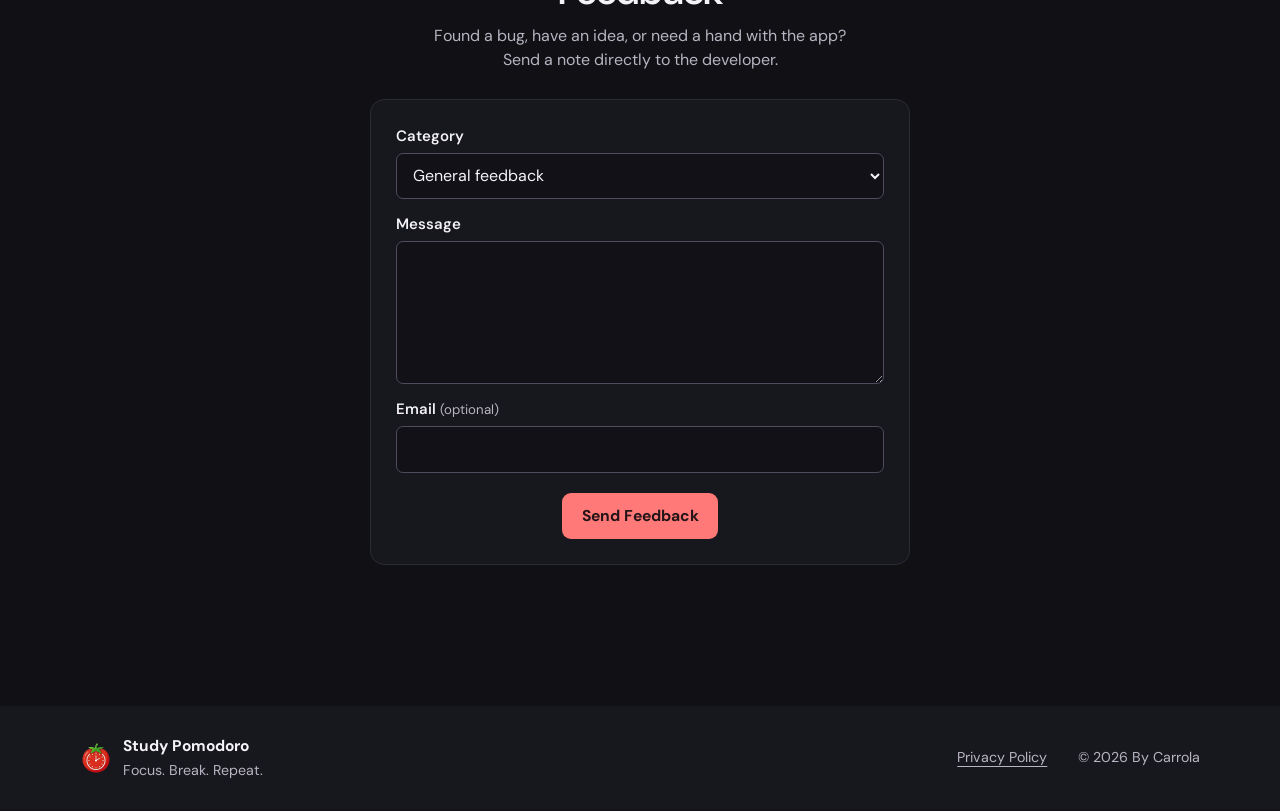
==== commit 01c898d4: "Finalizar a navegação e a reprodução mobile" ====
--- a/index.html
+++ b/index.html
@@ -15,11 +15,12 @@
   <meta property="og:image" content="https://carrolaxd.github.io/studypomodoro/assets/film-cover.jpg">
   <meta name="twitter:card" content="summary_large_image">
   <link rel="icon" href="assets/tomato.png">
-  <link rel="stylesheet" href="styles.css">
+  <link rel="stylesheet" href="styles.css?v=mobile-1">
   <script defer src="assets/app/js/i18n.js?v=7dcdbf7"></script>
   <script defer src="assets/app/js/audio.js"></script>
-  <script defer src="assets/trailer.js"></script>
-  <script defer src="assets/features.js?v=20261122"></script>
+  <script defer src="assets/navigation.js"></script>
+  <script defer src="assets/trailer.js?v=mobile-1"></script>
+  <script defer src="assets/features.js?v=mobile-1"></script>
   <script defer src="assets/feedback.js"></script>
 </head>
 <body class="homepage">
@@ -27,19 +28,24 @@
 <header class="site-header">
   <div class="wrap">
     <a class="brand" href="#main"><img src="assets/tomato.png" width="25" height="25" alt="">Study Pomodoro</a>
-    <nav aria-label="Main navigation">
-      <a href="#trailer">Trailer</a>
-      <a href="#features">Features</a>
-      <a href="#feedback">Feedback</a>
-      <a class="support-link" href="https://ko-fi.com/ByCarrola" target="_blank" rel="noopener noreferrer">
-        <img src="assets/ko-fi.avif" width="16" height="16" alt="">
-        Ko-fi
+    <button type="button" class="menu-toggle" hidden aria-controls="site-navigation" aria-expanded="false" aria-label="Open menu">
+      <span aria-hidden="true"></span><span aria-hidden="true"></span><span aria-hidden="true"></span>
+    </button>
+    <div class="site-navigation" id="site-navigation">
+      <nav aria-label="Main navigation">
+        <a href="#trailer">Trailer</a>
+        <a href="#features">Features</a>
+        <a href="#feedback">Feedback</a>
+        <a class="support-link" href="https://ko-fi.com/ByCarrola" target="_blank" rel="noopener noreferrer">
+          <img src="assets/ko-fi.avif" width="16" height="16" alt="">
+          Ko-fi
+        </a>
+      </nav>
+      <a class="store" href="https://apps.microsoft.com/detail/9PL141D6MJLR?cid=official-site">
+        <span aria-hidden="true" class="ms"><i></i><i></i><i></i><i></i></span>
+        <span>Get Study Pomodoro</span>
       </a>
-    </nav>
-    <a class="store" href="https://apps.microsoft.com/detail/9PL141D6MJLR?cid=official-site">
-      <span aria-hidden="true" class="ms"><i></i><i></i><i></i><i></i></span>
-      <span>Get Study Pomodoro</span>
-    </a>
+    </div>
   </div>
 </header>
 <main id="main">
@@ -77,6 +83,7 @@
       <div class="film-volume" hidden>
         <svg aria-hidden="true" width="16" height="16" viewBox="0 0 20 20" fill="none" stroke="currentColor" stroke-width="1.4" stroke-linecap="round" stroke-linejoin="round"><path d="M2.5 8h3l4-3.5v11l-4-3.5h-3zM12 7.3a4 4 0 0 1 0 5.4M14.6 5a7 7 0 0 1 0 10"/></svg>
         <input type="range" min="0" max="100" value="50" autocomplete="off" aria-label="Trailer volume">
+        <button type="button" class="trailer-mute" hidden aria-pressed="false" aria-label="Mute trailer">Mute</button>
       </div>
       <p class="film-status" role="status" hidden></p>
     </div>
@@ -93,6 +100,7 @@
         data-desktop-src="assets/demos/mini-desktop.mp4" data-desktop-poster="assets/demos/mini-desktop.webp"
         data-desktop-label="The Study Pomodoro timer shrinks into Mini Mode, moves beside the study notes, and locks into position."
         aria-label="The Study Pomodoro timer shrinks into Mini Mode alongside study notes."></video>
+      <button type="button" class="clip-play" hidden data-clip-play aria-label="Play the Mini Mode demo">Play demo</button>
     </figure>
   </section>
 
@@ -106,6 +114,7 @@
         src="assets/demos/personalization.mp4" poster="assets/demos/personalization.webp"
         data-desktop-src="assets/demos/personalization-desktop.mp4" data-desktop-poster="assets/demos/personalization-desktop.webp"
         aria-label="Changing the timer with built-in palettes and the custom color picker."></video>
+      <button type="button" class="clip-play" hidden data-clip-play aria-label="Play the Personalization demo">Play demo</button>
     </figure>
   </section>
 
@@ -136,6 +145,7 @@
       <video muted loop playsinline disablepictureinpicture disableremoteplayback preload="none" width="500" height="580"
         src="assets/demos/statistics.mp4" poster="assets/demos/statistics.webp"
         aria-label="The Statistics panel shows weekly, monthly and yearly focus totals, using fixed sample data."></video>
+      <button type="button" class="clip-play" hidden data-clip-play aria-label="Play the Statistics demo">Play demo</button>
     </figure>
   </section>
 
--- a/styles.css
+++ b/styles.css
@@ -90,6 +90,8 @@
   white-space: nowrap;
 }
 .site-header nav { display: flex; align-items: center; gap: 25px; }
+.site-navigation { display: contents; }
+.menu-toggle { display: none; }
 .site-header nav a {
   padding-block: 8px;
   color: var(--muted);
@@ -450,9 +452,6 @@
   .policy-footer { padding-block: 0; background: none; }
   .policy-footer .wrap { padding-block: 1.45rem; border-top: 1px solid var(--line); }
   .wrap, .film { width: calc(100% - 40px); }
-  .feature { grid-template-columns: 1fr; gap: 30px; }
-  .feature-theme .feature-copy, .feature-stats .feature-copy,
-  .feature-theme .clip, .feature-stats .clip { grid-area: auto; }
   .site-header .wrap { gap: 17px; }
   .site-header nav { gap: 14px; }
 }
@@ -470,3 +469,113 @@
   .sound-options { grid-template-columns: repeat(2,minmax(0,1fr)); }
   .film-player { border-radius: 11px; }
 }
+
+@media (max-width: 800px), (orientation: landscape) and (hover: none) and (pointer: coarse) and (max-height: 500px) {
+  .homepage .wrap { width: calc(100% - 40px); }
+  .homepage.mobile-menu-ready { --header-height: 64px; }
+  .mobile-menu-ready .site-header {
+    background: var(--bg);
+    backdrop-filter: none;
+    box-shadow: 0 1px 0 var(--line);
+  }
+  .mobile-menu-ready .site-header .wrap { flex-wrap: nowrap; }
+  .mobile-menu-ready .site-header .brand { font-size: 1rem; }
+  .mobile-menu-ready .site-header .support-link { display: flex; align-items: center; gap: 7px; }
+  .mobile-menu-ready .site-header nav { display: grid; gap: 0; }
+  .mobile-menu-ready .site-header nav a {
+    display: flex;
+    align-items: center;
+    min-height: 44px;
+    padding: 8px 10px;
+    border-radius: 6px;
+    color: var(--text);
+    font-size: 1rem;
+  }
+  .mobile-menu-ready .site-header nav a:focus-visible { background: #21222c; outline-offset: -2px; }
+  .mobile-menu-ready .site-header .store { display: flex; min-height: 44px; margin-top: 8px; }
+  .mobile-menu-ready .site-navigation {
+    position: absolute;
+    inset: calc(100% + 8px) 20px auto;
+    display: block;
+    max-height: calc(100vh - var(--header-height) - 20px);
+    max-height: calc(100dvh - var(--header-height) - 20px);
+    overflow-y: auto;
+    overscroll-behavior: contain;
+    padding: 9px;
+    border: 1px solid var(--line);
+    border-radius: 12px;
+    background: var(--panel);
+    box-shadow: 0 12px 32px #05050880;
+    visibility: hidden;
+    opacity: 0;
+    transform: translateY(-6px);
+    pointer-events: none;
+  }
+  .mobile-menu-ready .site-navigation[data-open] {
+    visibility: visible;
+    opacity: 1;
+    transform: none;
+    pointer-events: auto;
+  }
+  .mobile-menu-ready .menu-toggle {
+    display: grid;
+    flex: none;
+    place-content: center;
+    gap: 4px;
+    min-width: 44px;
+    min-height: 44px;
+    padding: 0;
+    border: 0;
+    border-radius: 8px;
+    background: transparent;
+    color: var(--text);
+    cursor: pointer;
+  }
+  .menu-toggle span { width: 20px; height: 2px; border-radius: 2px; background: currentColor; }
+  .menu-toggle[aria-expanded="true"] span:first-child { transform: translateY(6px) rotate(45deg); }
+  .menu-toggle[aria-expanded="true"] span:nth-child(2) { opacity: 0; }
+  .menu-toggle[aria-expanded="true"] span:last-child { transform: translateY(-6px) rotate(-45deg); }
+  @media (prefers-reduced-motion: no-preference) {
+    .mobile-menu-ready .site-navigation { transition: opacity .18s, transform .18s var(--ease-out), visibility 0s .18s; }
+    .mobile-menu-ready .site-navigation[data-open] { transition-delay: 0s; }
+    .menu-toggle span { transition: transform .18s, opacity .18s; }
+  }
+
+  .homepage .film { margin-block-start: clamp(78px, 8.2vw, 120px); }
+  .homepage .film-intro { display: none; }
+  .film-player .play { bottom: auto; height: auto; aspect-ratio: 16 / 9; }
+  .film-player .play[data-playing] span { opacity: 0; }
+  .film-volume, .film-status {
+    position: static;
+    padding: 0;
+    border: 0;
+    background: none;
+  }
+  .homepage .film-player .film-volume {
+    justify-content: flex-end;
+    padding-inline: 10px;
+    opacity: 1;
+    pointer-events: auto;
+  }
+  .film-volume input { width: clamp(94px, 25vw, 132px); height: 44px; }
+  .film-status { padding: 0 10px 8px; }
+  .trailer-mute, .clip-play {
+    min-height: 44px;
+    padding: 0 12px;
+    border: 1px solid var(--line);
+    border-radius: 8px;
+    background: var(--panel);
+    color: var(--text);
+    font: 600 .88rem "DM Sans", sans-serif;
+    cursor: pointer;
+  }
+  .trailer-mute[aria-pressed="true"] { border-color: var(--coral); }
+  .feature { grid-template-columns: 1fr; gap: 30px; }
+  .feature-theme .feature-copy, .feature-stats .feature-copy,
+  .feature-theme .clip, .feature-stats .clip { grid-area: auto; }
+  .feature-copy { text-align: center; }
+  .feature h2 { letter-spacing: -.02em; text-wrap: balance; }
+  .feature-description { margin-inline: auto; }
+  .clip { position: relative; }
+  .clip-play { position: absolute; inset: auto 10px 10px auto; }
+}
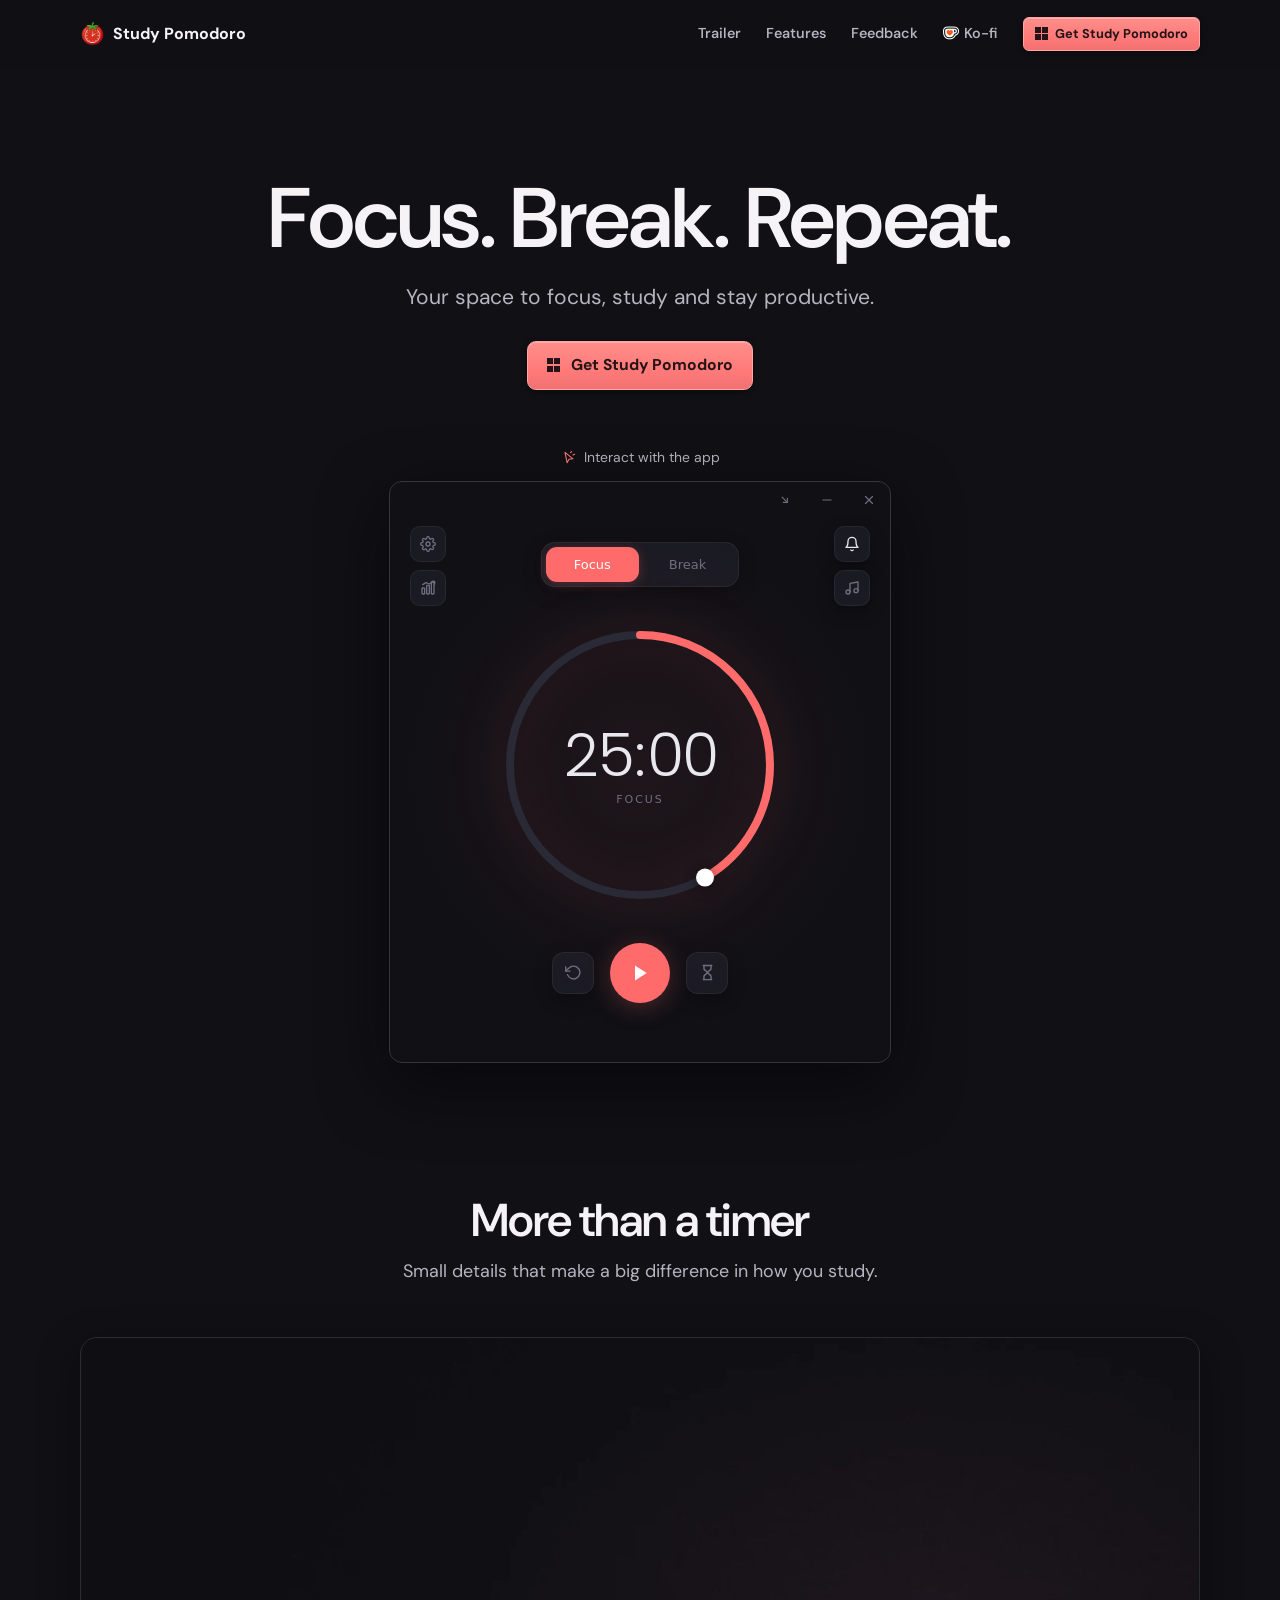
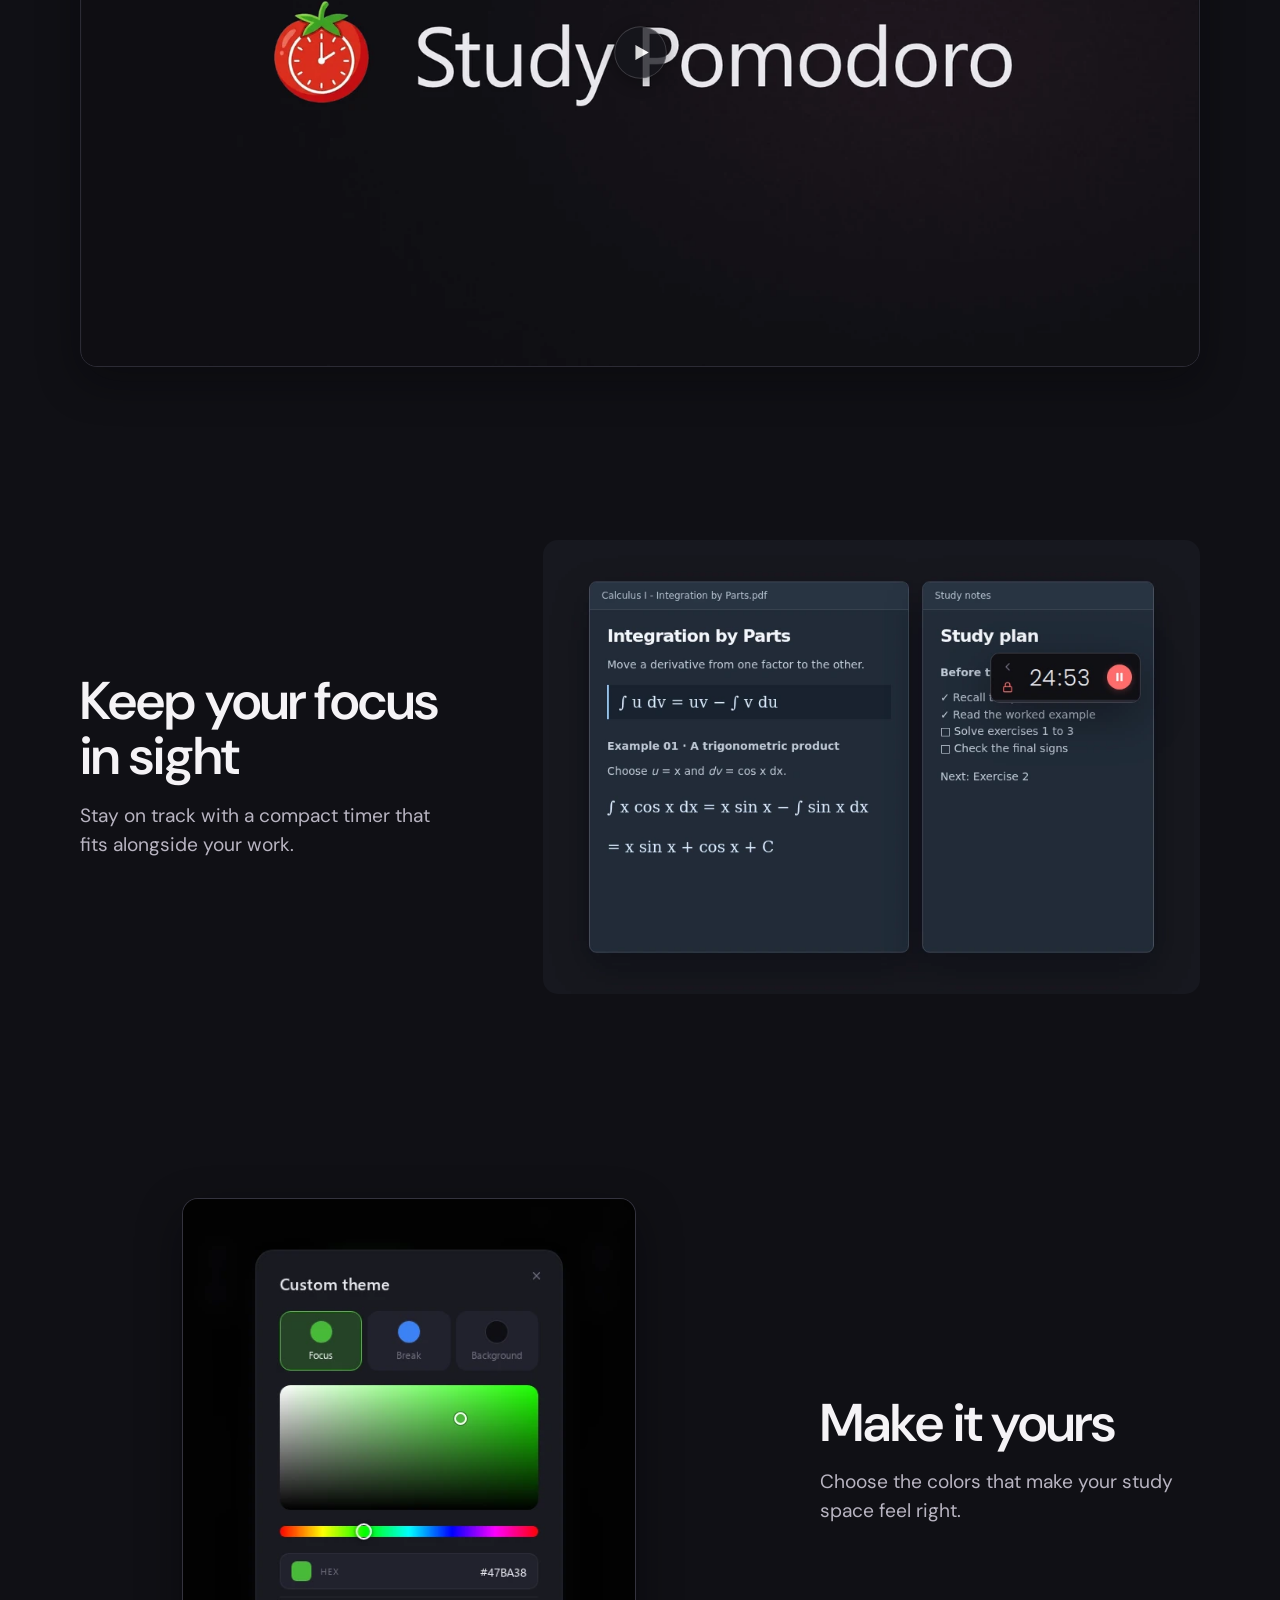
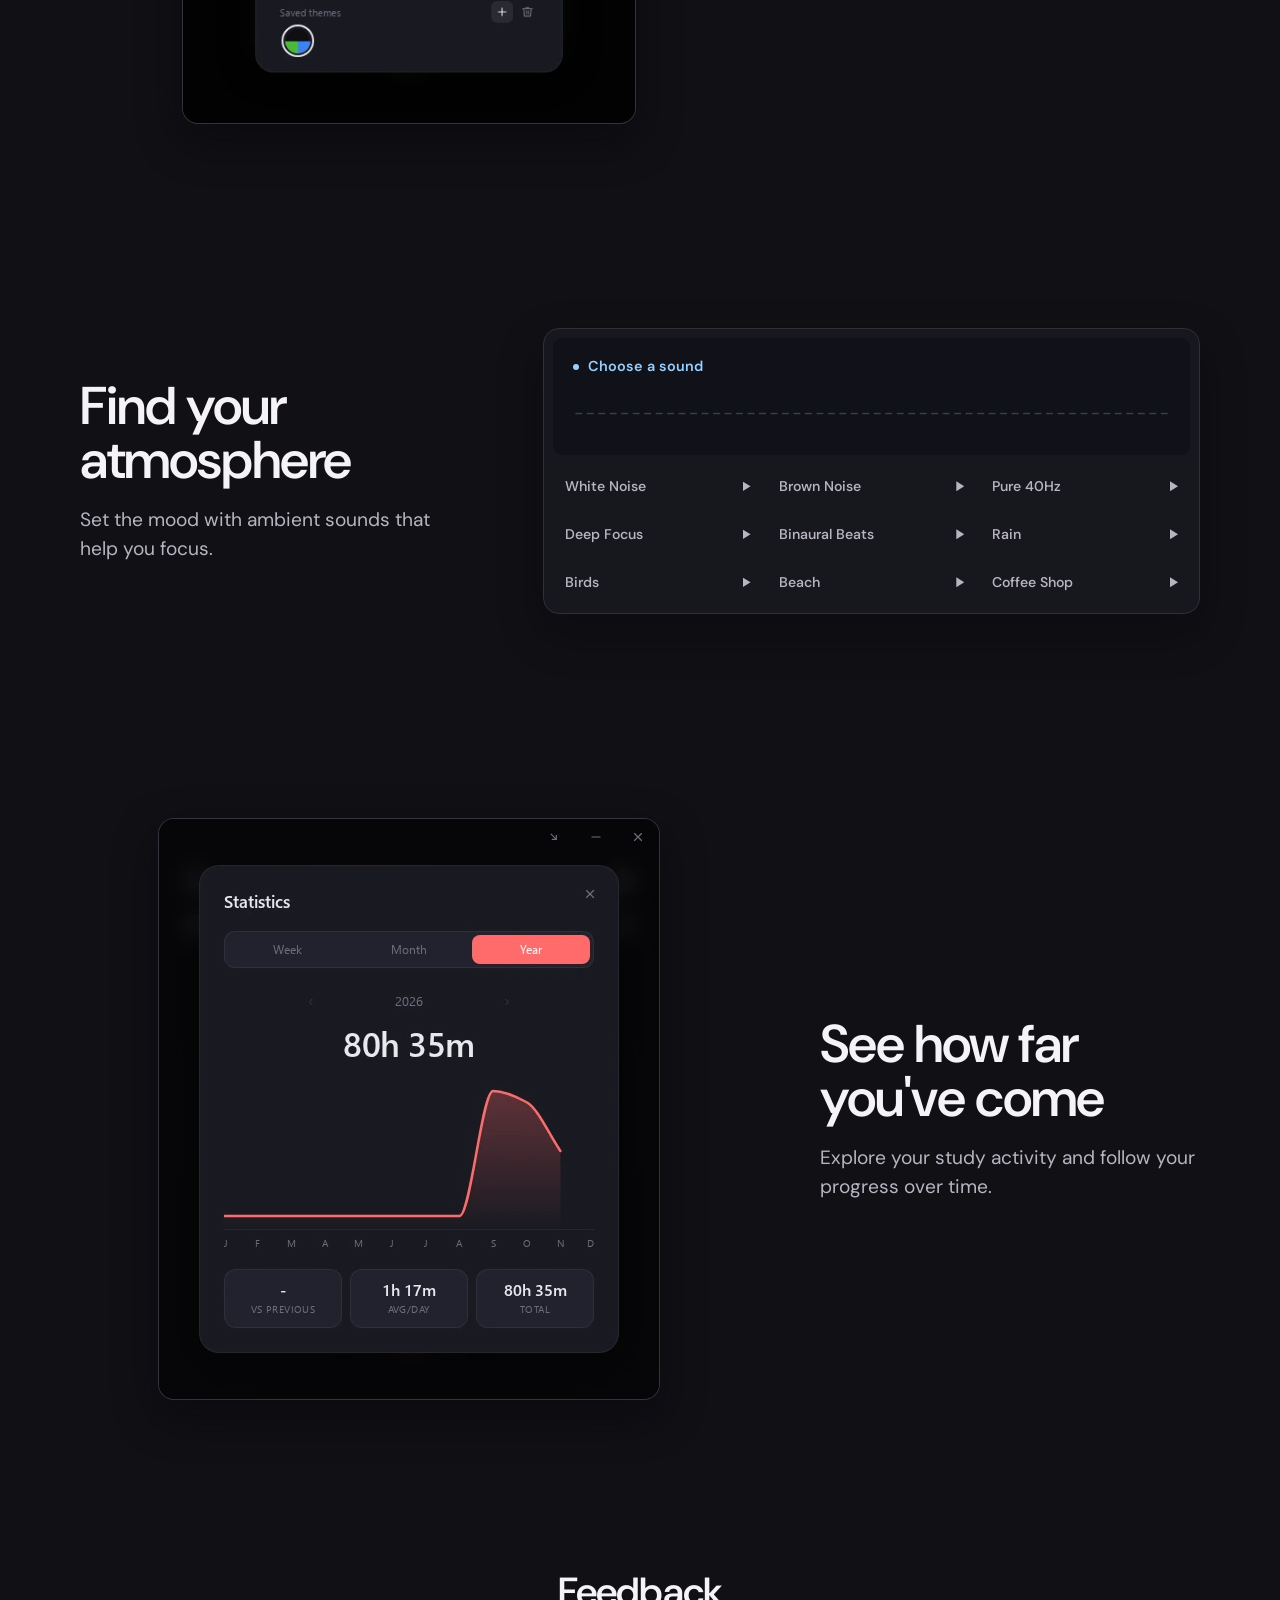
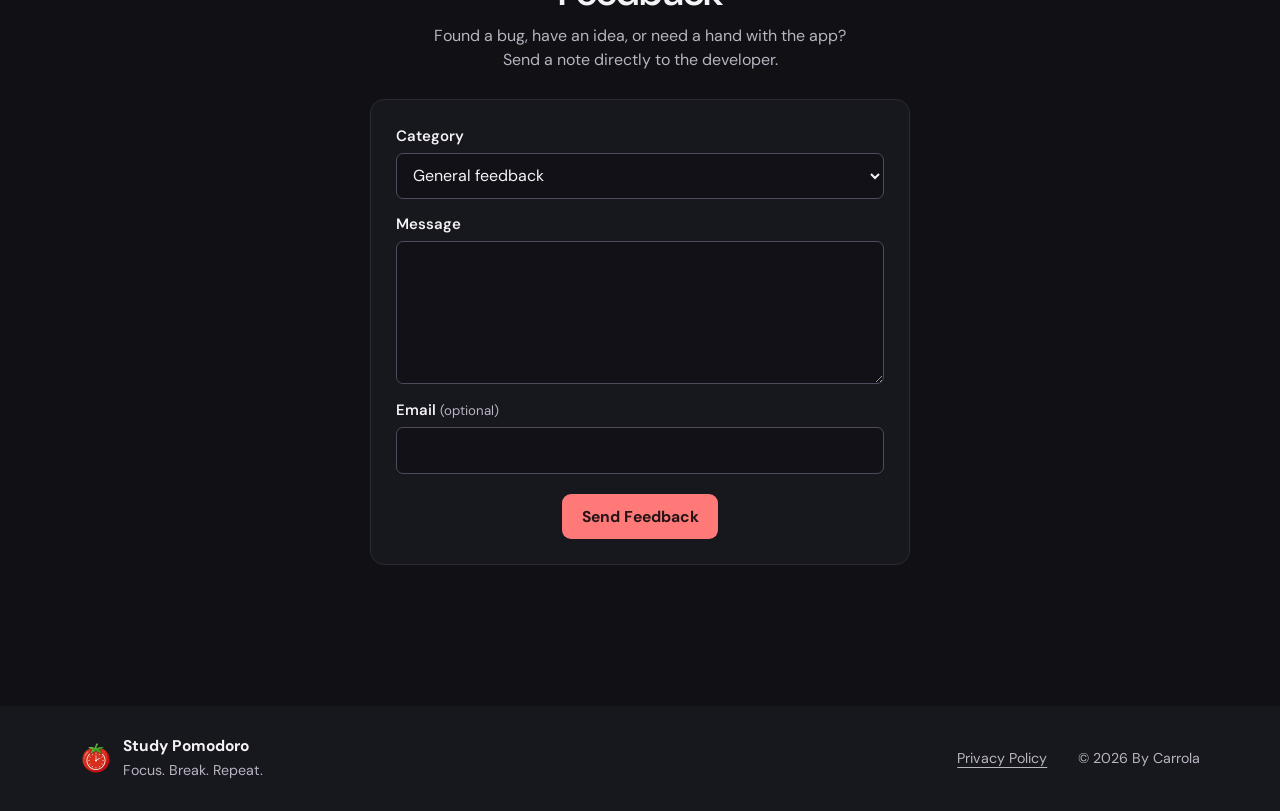
==== commit 6b3e3aaf: "Afinar os controlos de vídeo e a navegação mobile" ====
--- a/index.html
+++ b/index.html
@@ -15,12 +15,12 @@
   <meta property="og:image" content="https://carrolaxd.github.io/studypomodoro/assets/film-cover.jpg">
   <meta name="twitter:card" content="summary_large_image">
   <link rel="icon" href="assets/tomato.png">
-  <link rel="stylesheet" href="styles.css?v=mobile-1">
+  <link rel="stylesheet" href="styles.css?v=mobile-2">
   <script defer src="assets/app/js/i18n.js?v=7dcdbf7"></script>
   <script defer src="assets/app/js/audio.js"></script>
   <script defer src="assets/navigation.js"></script>
-  <script defer src="assets/trailer.js?v=mobile-1"></script>
-  <script defer src="assets/features.js?v=mobile-1"></script>
+  <script defer src="assets/trailer.js?v=mobile-2"></script>
+  <script defer src="assets/features.js?v=mobile-2"></script>
   <script defer src="assets/feedback.js"></script>
 </head>
 <body class="homepage">
@@ -83,7 +83,6 @@
       <div class="film-volume" hidden>
         <svg aria-hidden="true" width="16" height="16" viewBox="0 0 20 20" fill="none" stroke="currentColor" stroke-width="1.4" stroke-linecap="round" stroke-linejoin="round"><path d="M2.5 8h3l4-3.5v11l-4-3.5h-3zM12 7.3a4 4 0 0 1 0 5.4M14.6 5a7 7 0 0 1 0 10"/></svg>
         <input type="range" min="0" max="100" value="50" autocomplete="off" aria-label="Trailer volume">
-        <button type="button" class="trailer-mute" hidden aria-pressed="false" aria-label="Mute trailer">Mute</button>
       </div>
       <p class="film-status" role="status" hidden></p>
     </div>
@@ -100,7 +99,7 @@
         data-desktop-src="assets/demos/mini-desktop.mp4" data-desktop-poster="assets/demos/mini-desktop.webp"
         data-desktop-label="The Study Pomodoro timer shrinks into Mini Mode, moves beside the study notes, and locks into position."
         aria-label="The Study Pomodoro timer shrinks into Mini Mode alongside study notes."></video>
-      <button type="button" class="clip-play" hidden data-clip-play aria-label="Play the Mini Mode demo">Play demo</button>
+      <button type="button" class="demo-activate" hidden aria-label="Play the Mini Mode demo"></button>
     </figure>
   </section>
 
@@ -114,7 +113,7 @@
         src="assets/demos/personalization.mp4" poster="assets/demos/personalization.webp"
         data-desktop-src="assets/demos/personalization-desktop.mp4" data-desktop-poster="assets/demos/personalization-desktop.webp"
         aria-label="Changing the timer with built-in palettes and the custom color picker."></video>
-      <button type="button" class="clip-play" hidden data-clip-play aria-label="Play the Personalization demo">Play demo</button>
+      <button type="button" class="demo-activate" hidden aria-label="Play the Personalization demo"></button>
     </figure>
   </section>
 
@@ -145,7 +144,7 @@
       <video muted loop playsinline disablepictureinpicture disableremoteplayback preload="none" width="500" height="580"
         src="assets/demos/statistics.mp4" poster="assets/demos/statistics.webp"
         aria-label="The Statistics panel shows weekly, monthly and yearly focus totals, using fixed sample data."></video>
-      <button type="button" class="clip-play" hidden data-clip-play aria-label="Play the Statistics demo">Play demo</button>
+      <button type="button" class="demo-activate" hidden aria-label="Play the Statistics demo"></button>
     </figure>
   </section>
 
--- a/styles.css
+++ b/styles.css
@@ -478,6 +478,7 @@
     backdrop-filter: none;
     box-shadow: 0 1px 0 var(--line);
   }
+  .mobile-menu-ready .site-header:has(.site-navigation[data-open]) { box-shadow: none; }
   .mobile-menu-ready .site-header .wrap { flex-wrap: nowrap; }
   .mobile-menu-ready .site-header .brand { font-size: 1rem; }
   .mobile-menu-ready .site-header .support-link { display: flex; align-items: center; gap: 7px; }
@@ -486,35 +487,31 @@
     display: flex;
     align-items: center;
     min-height: 44px;
-    padding: 8px 10px;
+    padding: 8px 0;
     border-radius: 6px;
     color: var(--text);
     font-size: 1rem;
   }
-  .mobile-menu-ready .site-header nav a:focus-visible { background: #21222c; outline-offset: -2px; }
+  .mobile-menu-ready .site-header nav a:focus-visible { background: #21222c; outline-offset: 2px; }
   .mobile-menu-ready .site-header .store { display: flex; min-height: 44px; margin-top: 8px; }
   .mobile-menu-ready .site-navigation {
     position: absolute;
-    inset: calc(100% + 8px) 20px auto;
+    inset: 100% 0 auto;
     display: block;
-    max-height: calc(100vh - var(--header-height) - 20px);
-    max-height: calc(100dvh - var(--header-height) - 20px);
+    max-height: calc(100vh - var(--header-height));
+    max-height: calc(100dvh - var(--header-height));
     overflow-y: auto;
     overscroll-behavior: contain;
-    padding: 9px;
-    border: 1px solid var(--line);
-    border-radius: 12px;
-    background: var(--panel);
-    box-shadow: 0 12px 32px #05050880;
+    padding: 0 20px 14px;
+    border-bottom: 1px solid var(--line);
+    background: var(--bg);
     visibility: hidden;
     opacity: 0;
-    transform: translateY(-6px);
     pointer-events: none;
   }
   .mobile-menu-ready .site-navigation[data-open] {
     visibility: visible;
     opacity: 1;
-    transform: none;
     pointer-events: auto;
   }
   .mobile-menu-ready .menu-toggle {
@@ -536,7 +533,7 @@
   .menu-toggle[aria-expanded="true"] span:nth-child(2) { opacity: 0; }
   .menu-toggle[aria-expanded="true"] span:last-child { transform: translateY(-6px) rotate(-45deg); }
   @media (prefers-reduced-motion: no-preference) {
-    .mobile-menu-ready .site-navigation { transition: opacity .18s, transform .18s var(--ease-out), visibility 0s .18s; }
+    .mobile-menu-ready .site-navigation { transition: opacity .18s, visibility 0s .18s; }
     .mobile-menu-ready .site-navigation[data-open] { transition-delay: 0s; }
     .menu-toggle span { transition: transform .18s, opacity .18s; }
   }
@@ -545,31 +542,13 @@
   .homepage .film-intro { display: none; }
   .film-player .play { bottom: auto; height: auto; aspect-ratio: 16 / 9; }
   .film-player .play[data-playing] span { opacity: 0; }
-  .film-volume, .film-status {
+  .film-volume { display: none; }
+  .film-status {
     position: static;
-    padding: 0;
+    padding: 0 10px 8px;
     border: 0;
     background: none;
   }
-  .homepage .film-player .film-volume {
-    justify-content: flex-end;
-    padding-inline: 10px;
-    opacity: 1;
-    pointer-events: auto;
-  }
-  .film-volume input { width: clamp(94px, 25vw, 132px); height: 44px; }
-  .film-status { padding: 0 10px 8px; }
-  .trailer-mute, .clip-play {
-    min-height: 44px;
-    padding: 0 12px;
-    border: 1px solid var(--line);
-    border-radius: 8px;
-    background: var(--panel);
-    color: var(--text);
-    font: 600 .88rem "DM Sans", sans-serif;
-    cursor: pointer;
-  }
-  .trailer-mute[aria-pressed="true"] { border-color: var(--coral); }
   .feature { grid-template-columns: 1fr; gap: 30px; }
   .feature-theme .feature-copy, .feature-stats .feature-copy,
   .feature-theme .clip, .feature-stats .clip { grid-area: auto; }
@@ -577,5 +556,14 @@
   .feature h2 { letter-spacing: -.02em; text-wrap: balance; }
   .feature-description { margin-inline: auto; }
   .clip { position: relative; }
-  .clip-play { position: absolute; inset: auto 10px 10px auto; }
-}
+  .demo-activate {
+    position: absolute;
+    inset: 0;
+    width: 100%;
+    padding: 0;
+    border: 0;
+    border-radius: inherit;
+    background: transparent;
+    cursor: pointer;
+  }
+}
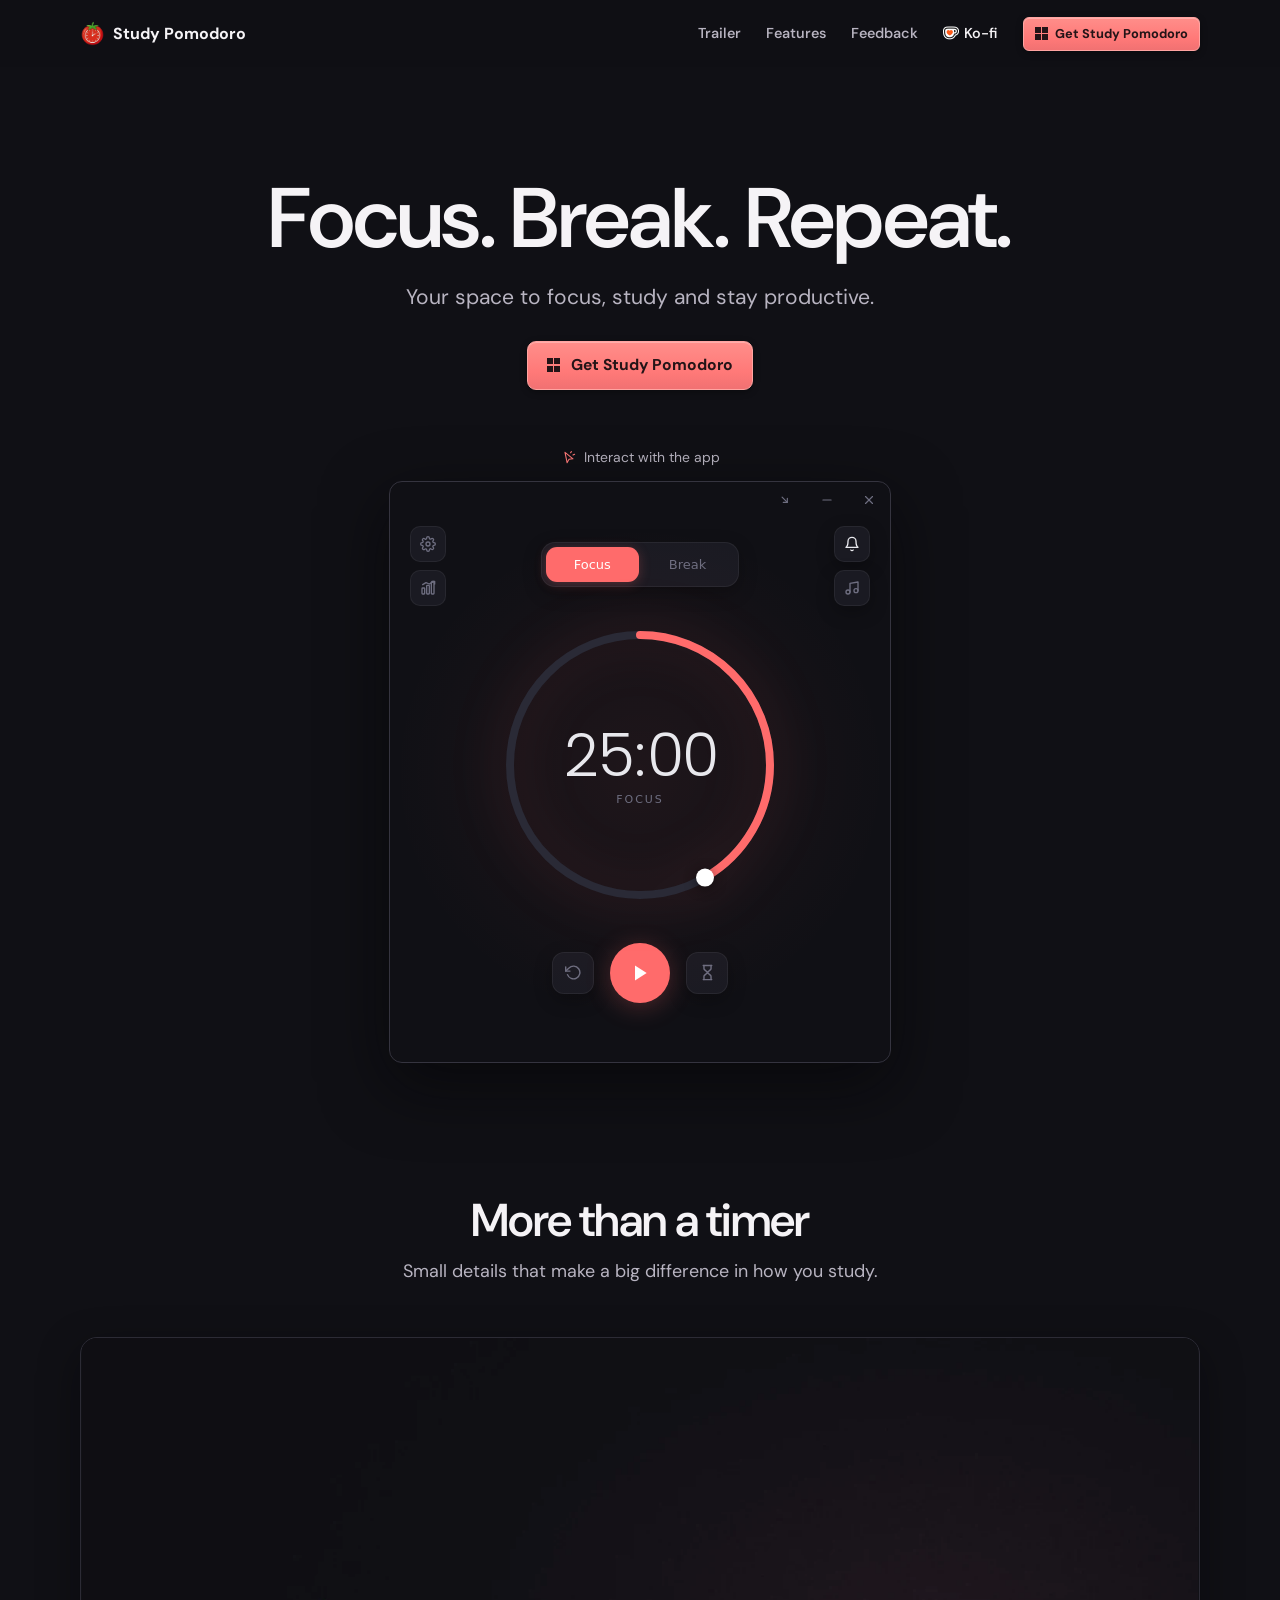
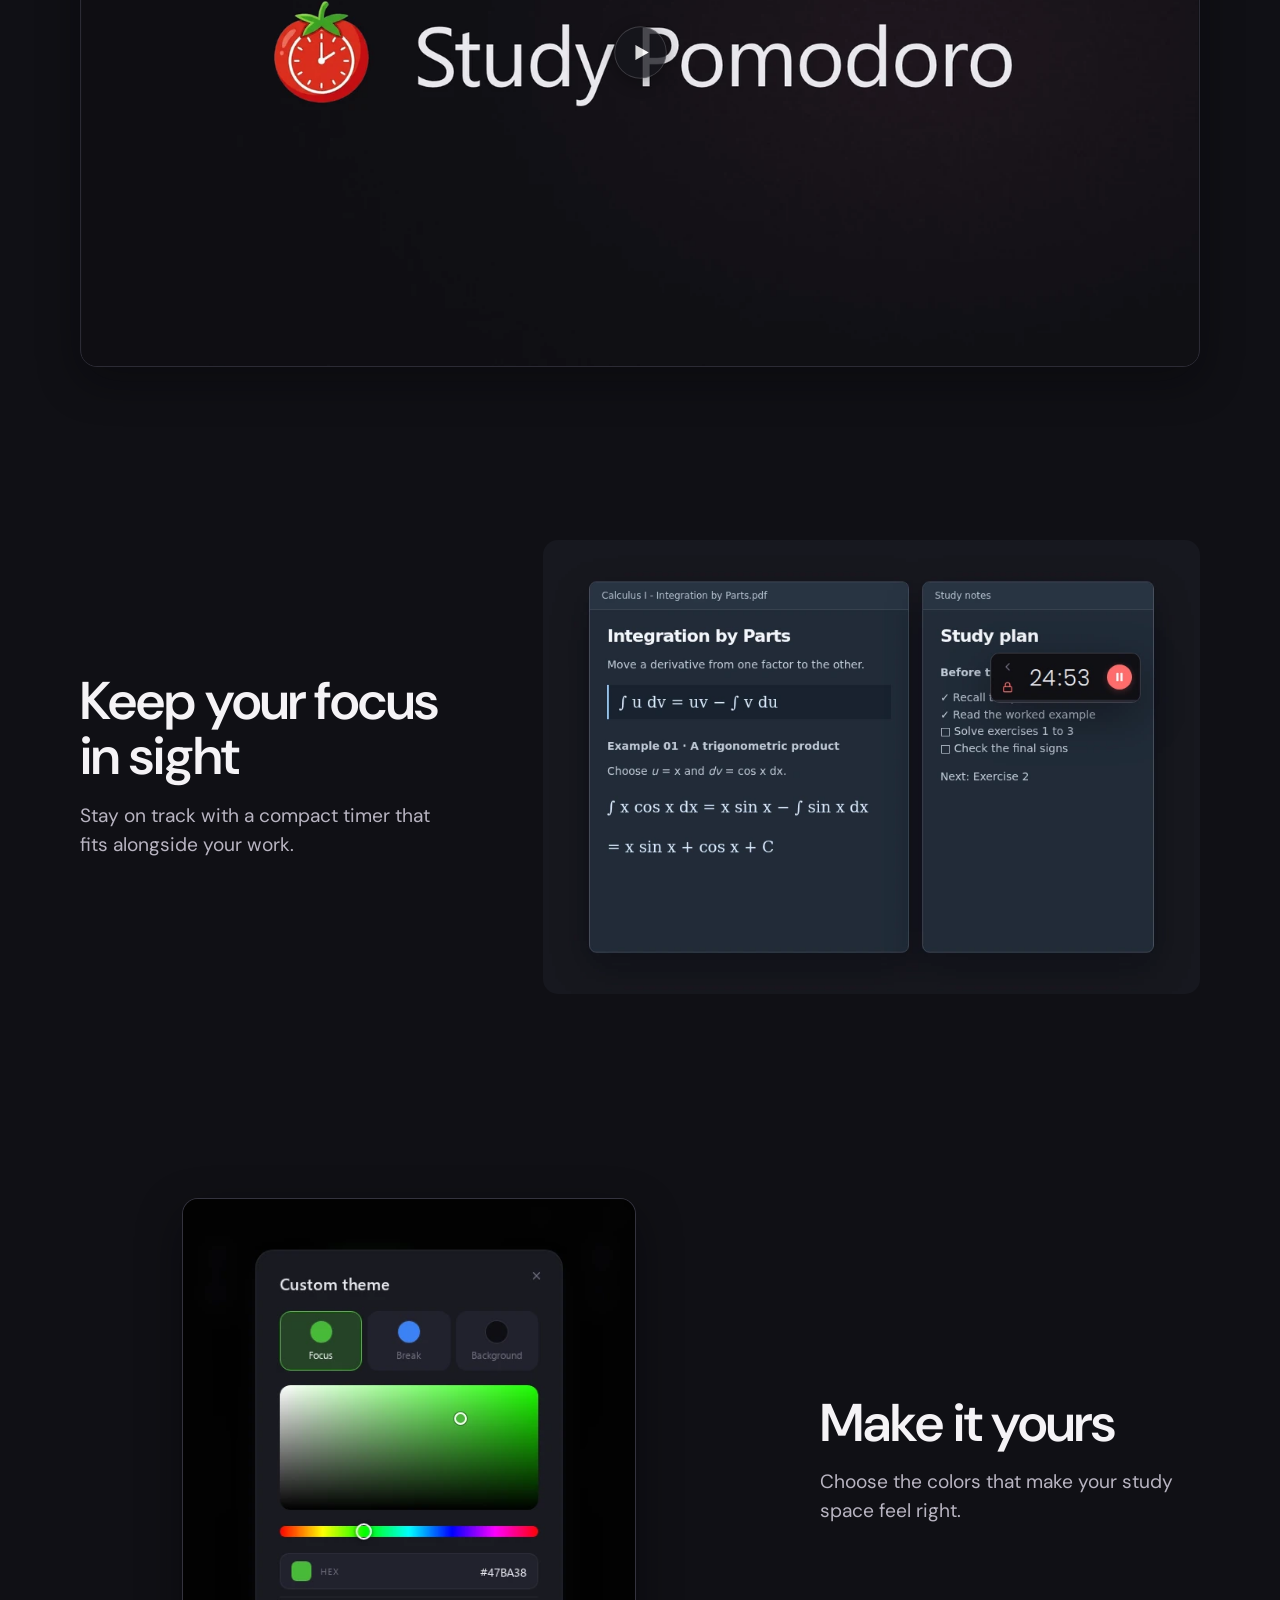
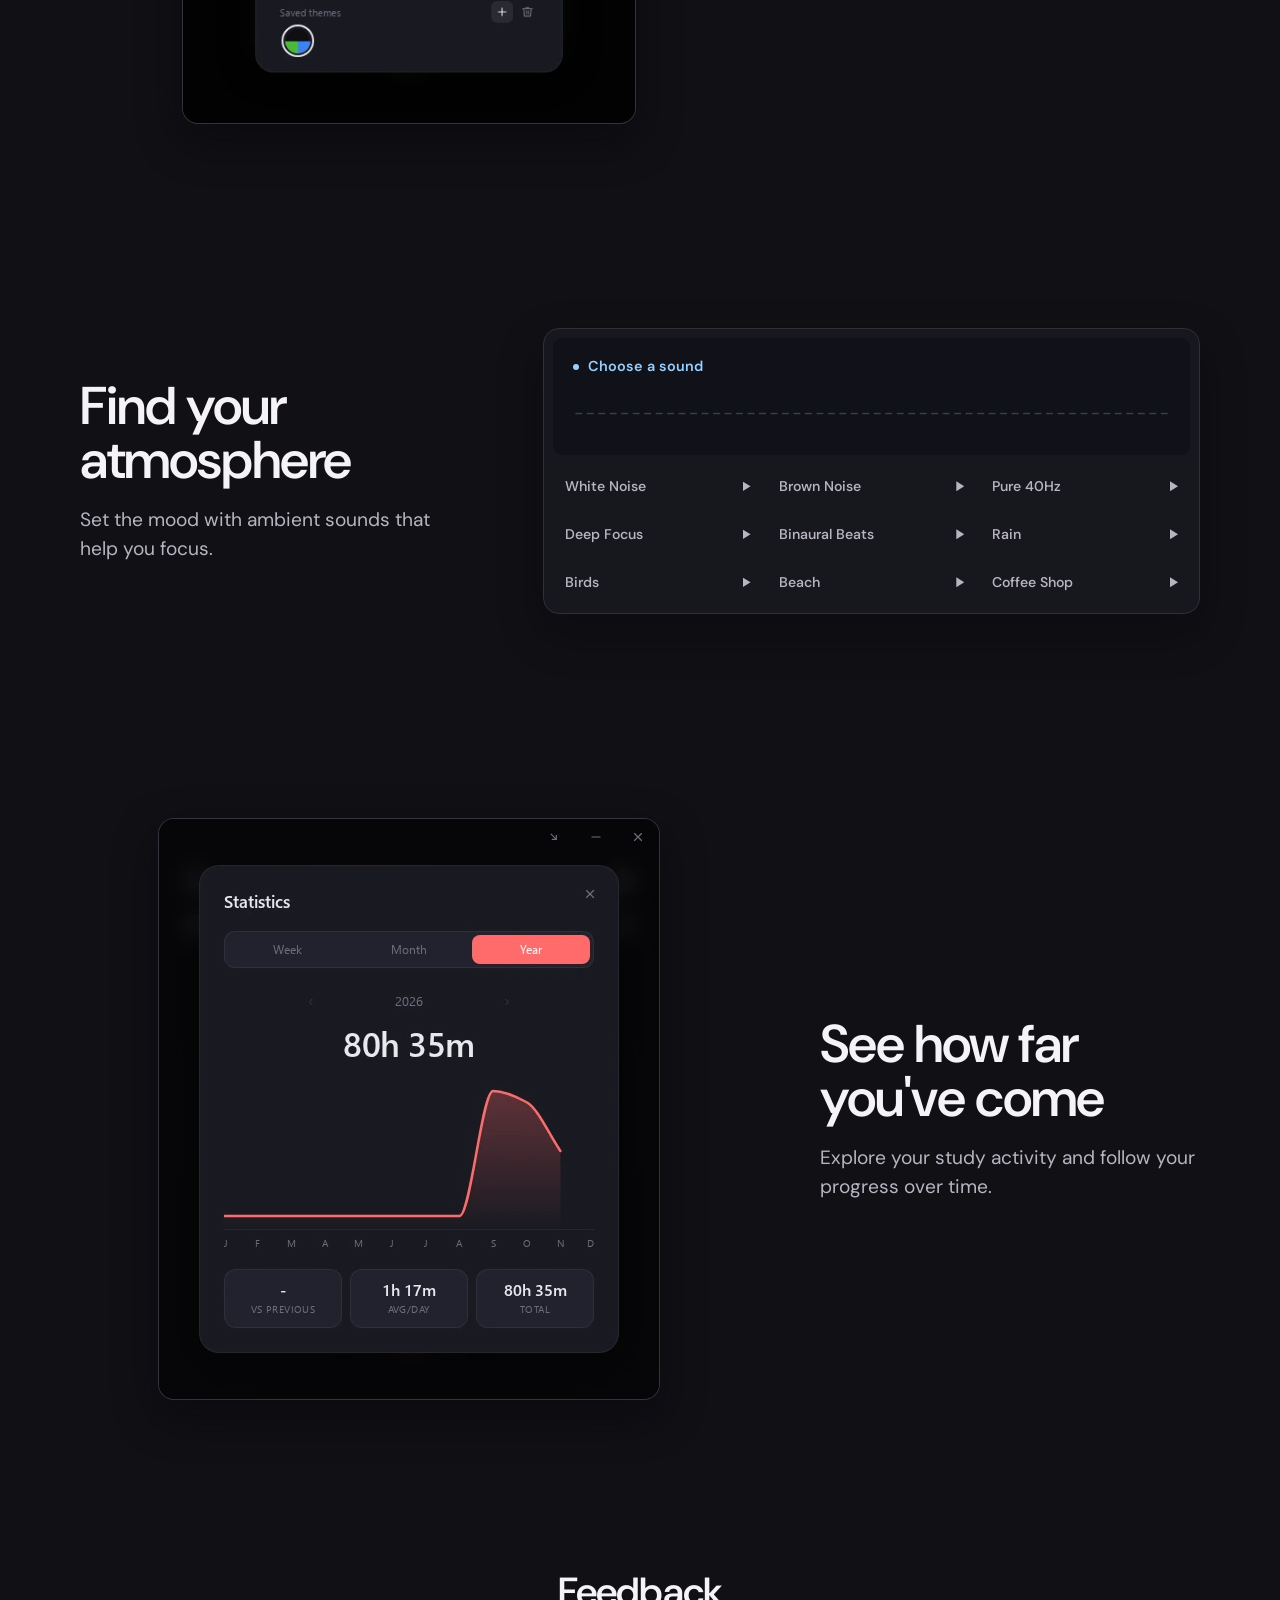
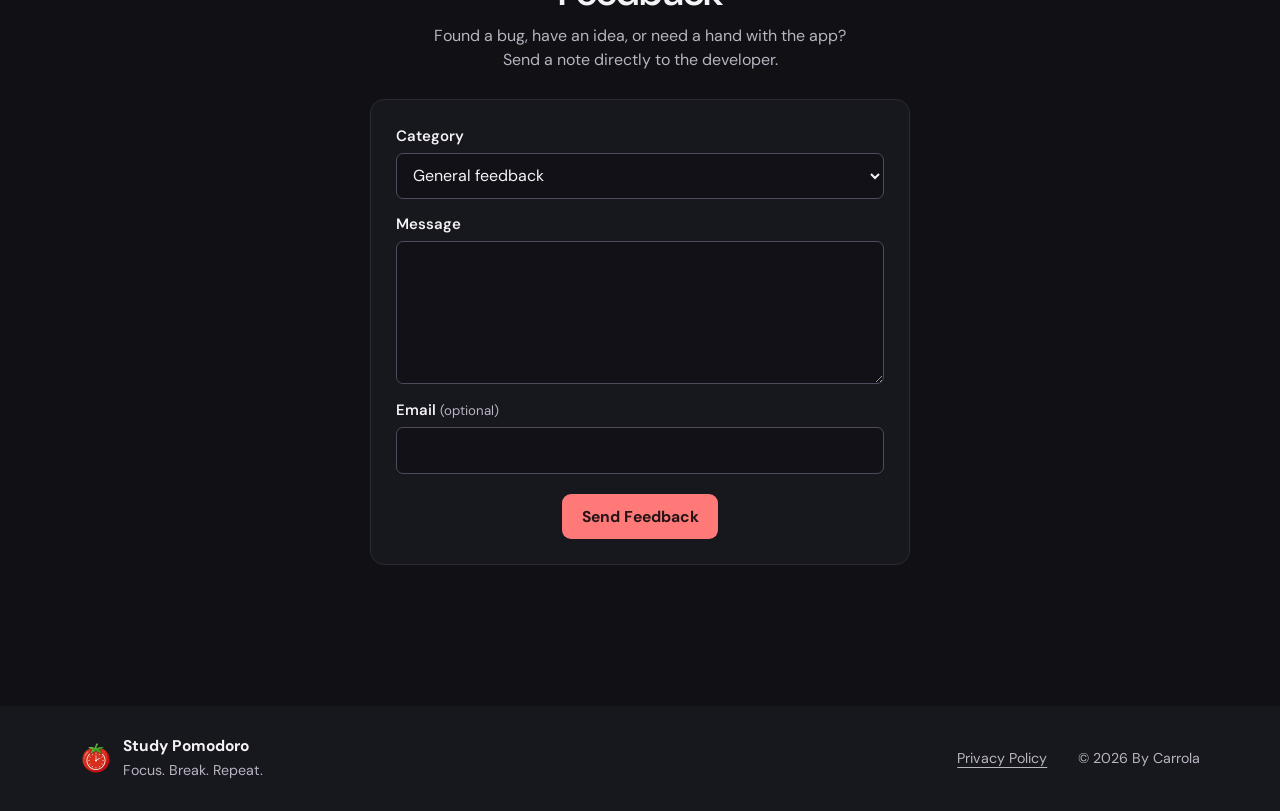
==== commit 6bb6cee2: "Alinhar as âncoras e demonstrações da página mobile" ====
--- a/index.html
+++ b/index.html
@@ -15,12 +15,12 @@
   <meta property="og:image" content="https://carrolaxd.github.io/studypomodoro/assets/film-cover.jpg">
   <meta name="twitter:card" content="summary_large_image">
   <link rel="icon" href="assets/tomato.png">
-  <link rel="stylesheet" href="styles.css?v=mobile-2">
+  <link rel="stylesheet" href="styles.css?v=mobile-3">
   <script defer src="assets/app/js/i18n.js?v=7dcdbf7"></script>
   <script defer src="assets/app/js/audio.js"></script>
-  <script defer src="assets/navigation.js"></script>
+  <script defer src="assets/navigation.js?v=mobile-3"></script>
   <script defer src="assets/trailer.js?v=mobile-2"></script>
-  <script defer src="assets/features.js?v=mobile-2"></script>
+  <script defer src="assets/features.js?v=mobile-3"></script>
   <script defer src="assets/feedback.js"></script>
 </head>
 <body class="homepage">
@@ -95,10 +95,8 @@
     </div>
     <figure class="clip" data-clip>
       <video muted loop playsinline disablepictureinpicture disableremoteplayback preload="none" width="840" height="580"
-        src="assets/demos/mini.mp4" poster="assets/demos/mini.webp"
-        data-desktop-src="assets/demos/mini-desktop.mp4" data-desktop-poster="assets/demos/mini-desktop.webp"
-        data-desktop-label="The Study Pomodoro timer shrinks into Mini Mode, moves beside the study notes, and locks into position."
-        aria-label="The Study Pomodoro timer shrinks into Mini Mode alongside study notes."></video>
+        src="assets/demos/mini-desktop.mp4" poster="assets/demos/mini-desktop.webp"
+        aria-label="The Study Pomodoro timer shrinks into Mini Mode, moves beside the study notes, and locks into position."></video>
       <button type="button" class="demo-activate" hidden aria-label="Play the Mini Mode demo"></button>
     </figure>
   </section>
@@ -109,9 +107,8 @@
       <p class="feature-description">Choose the colors that make your study space feel right.</p>
     </div>
     <figure class="clip" data-clip>
-      <video muted loop playsinline disablepictureinpicture disableremoteplayback preload="none" width="452" height="524"
-        src="assets/demos/personalization.mp4" poster="assets/demos/personalization.webp"
-        data-desktop-src="assets/demos/personalization-desktop.mp4" data-desktop-poster="assets/demos/personalization-desktop.webp"
+      <video muted loop playsinline disablepictureinpicture disableremoteplayback preload="none" width="500" height="580"
+        src="assets/demos/personalization-desktop.mp4" poster="assets/demos/personalization-desktop.webp"
         aria-label="Changing the timer with built-in palettes and the custom color picker."></video>
       <button type="button" class="demo-activate" hidden aria-label="Play the Personalization demo"></button>
     </figure>
--- a/styles.css
+++ b/styles.css
@@ -471,9 +471,28 @@
 }
 
 @media (max-width: 800px), (orientation: landscape) and (hover: none) and (pointer: coarse) and (max-height: 500px) {
+  html:has(.homepage) {
+    --mobile-header-height: 64px;
+    --mobile-safe-top: env(safe-area-inset-top, 0px);
+    --mobile-safe-bottom: env(safe-area-inset-bottom, 0px);
+    --mobile-anchor-gap: 19px;
+    scroll-behavior: auto;
+    scroll-padding-block-end: calc(var(--mobile-anchor-gap) + var(--mobile-safe-bottom));
+  }
+  html:has(.mobile-menu-ready) {
+    scroll-padding-block-start: calc(var(--mobile-header-height) + var(--mobile-safe-top));
+  }
   .homepage .wrap { width: calc(100% - 40px); }
-  .homepage.mobile-menu-ready { --header-height: 64px; }
+  .homepage.mobile-menu-ready { --header-height: var(--mobile-header-height); }
+  .mobile-menu-ready :is(#main, #trailer, #features, #feedback) {
+    scroll-margin-block-start: calc(var(--mobile-anchor-gap) - var(--section-padding-top, 0px));
+  }
+  .homepage #features { --section-padding-top: clamp(73px, 8vw, 112px); }
+  .homepage #feedback { --section-padding-top: 70px; }
+  .homepage :is(#features, #feedback) { padding-block-start: var(--section-padding-top); }
+  .homepage .site-footer { padding-block-end: calc(29px + var(--mobile-safe-bottom)); }
   .mobile-menu-ready .site-header {
+    padding-block-start: var(--mobile-safe-top);
     background: var(--bg);
     backdrop-filter: none;
     box-shadow: 0 1px 0 var(--line);
@@ -498,11 +517,11 @@
     position: absolute;
     inset: 100% 0 auto;
     display: block;
-    max-height: calc(100vh - var(--header-height));
-    max-height: calc(100dvh - var(--header-height));
+    max-height: calc(100vh - var(--header-height) - var(--mobile-safe-top));
+    max-height: calc(100dvh - var(--header-height) - var(--mobile-safe-top));
     overflow-y: auto;
     overscroll-behavior: contain;
-    padding: 0 20px 14px;
+    padding: 0 20px calc(14px + var(--mobile-safe-bottom));
     border-bottom: 1px solid var(--line);
     background: var(--bg);
     visibility: hidden;
@@ -539,7 +558,13 @@
   }
 
   .homepage .film { margin-block-start: clamp(78px, 8.2vw, 120px); }
-  .homepage .film-intro { display: none; }
+  .homepage .film-intro {
+    display: block;
+    margin-block-end: clamp(22px, 5vw, 34px);
+    text-align: center;
+  }
+  .homepage .film-intro h2 { font-size: clamp(2rem, 5vw, 2.5rem); letter-spacing: -.02em; }
+  .homepage .film-intro p { max-width: 34ch; margin: 10px auto 0; color: var(--muted); }
   .film-player .play { bottom: auto; height: auto; aspect-ratio: 16 / 9; }
   .film-player .play[data-playing] span { opacity: 0; }
   .film-volume { display: none; }
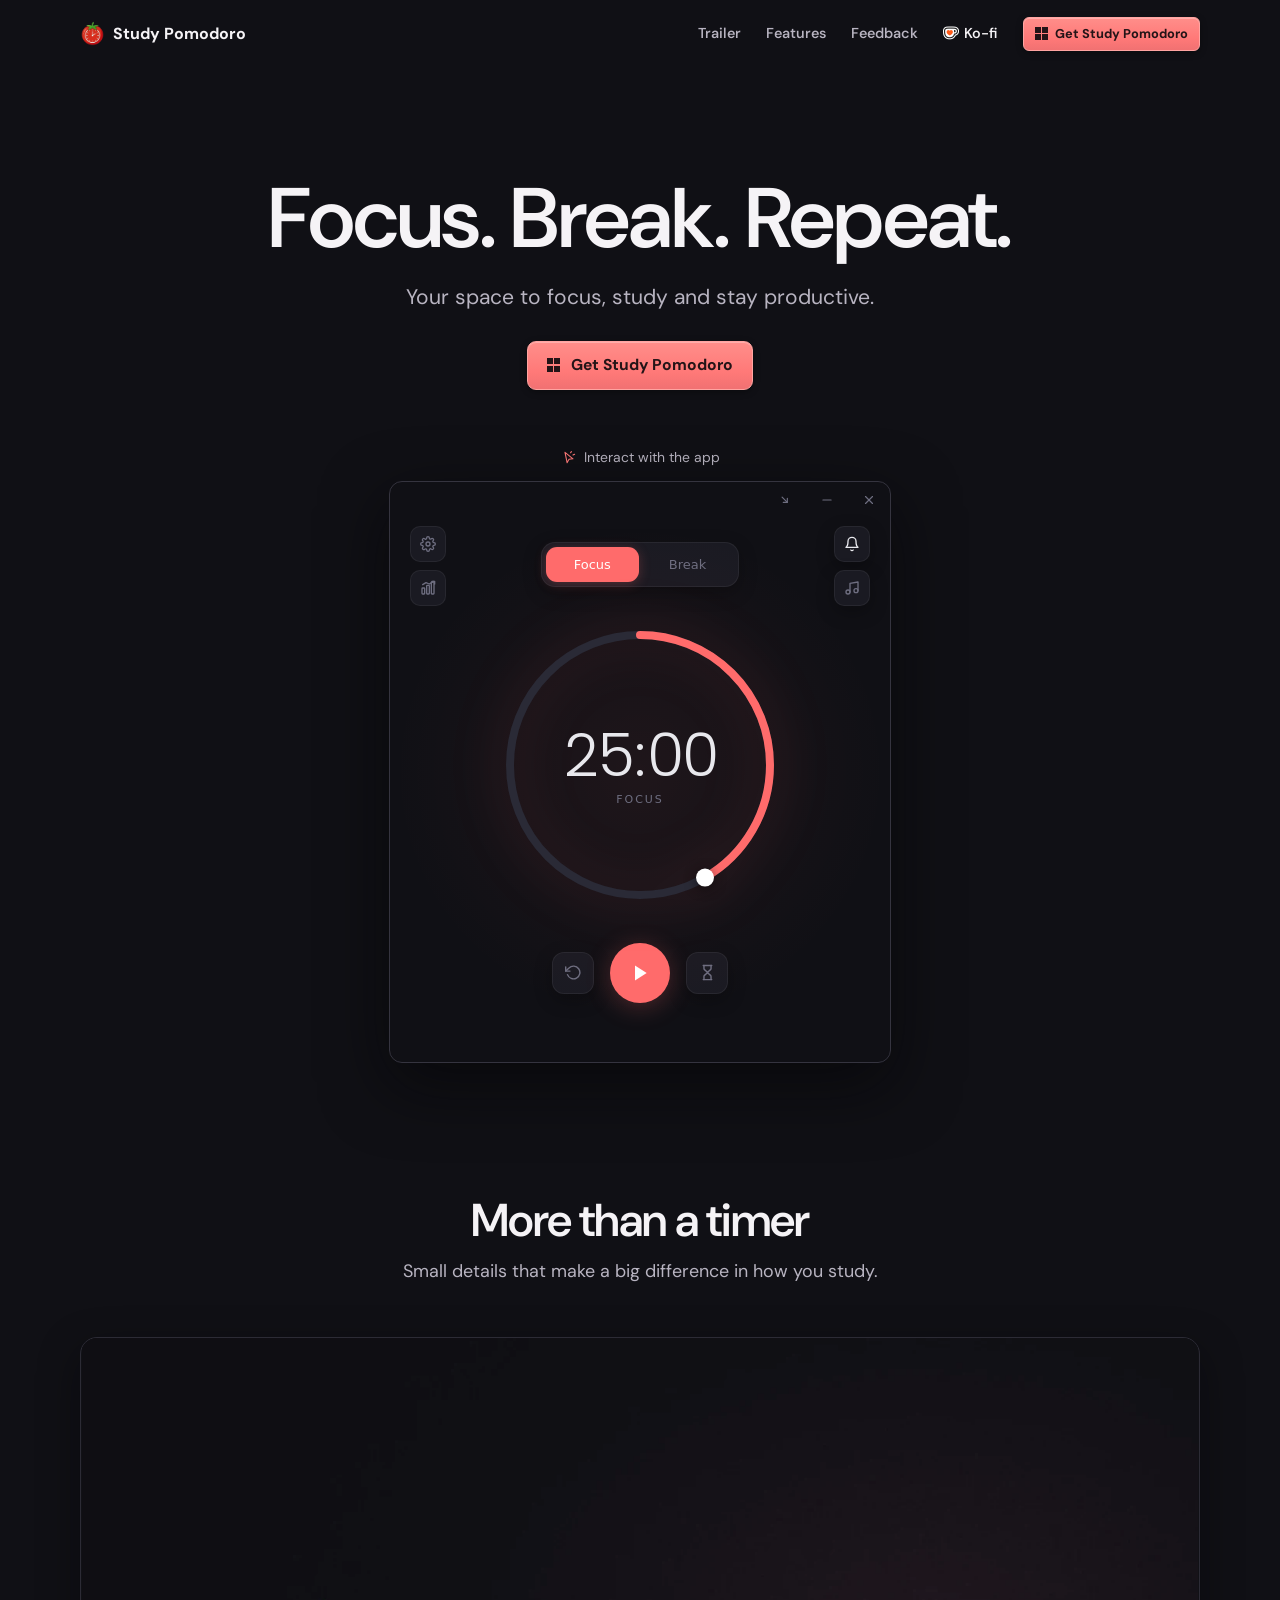
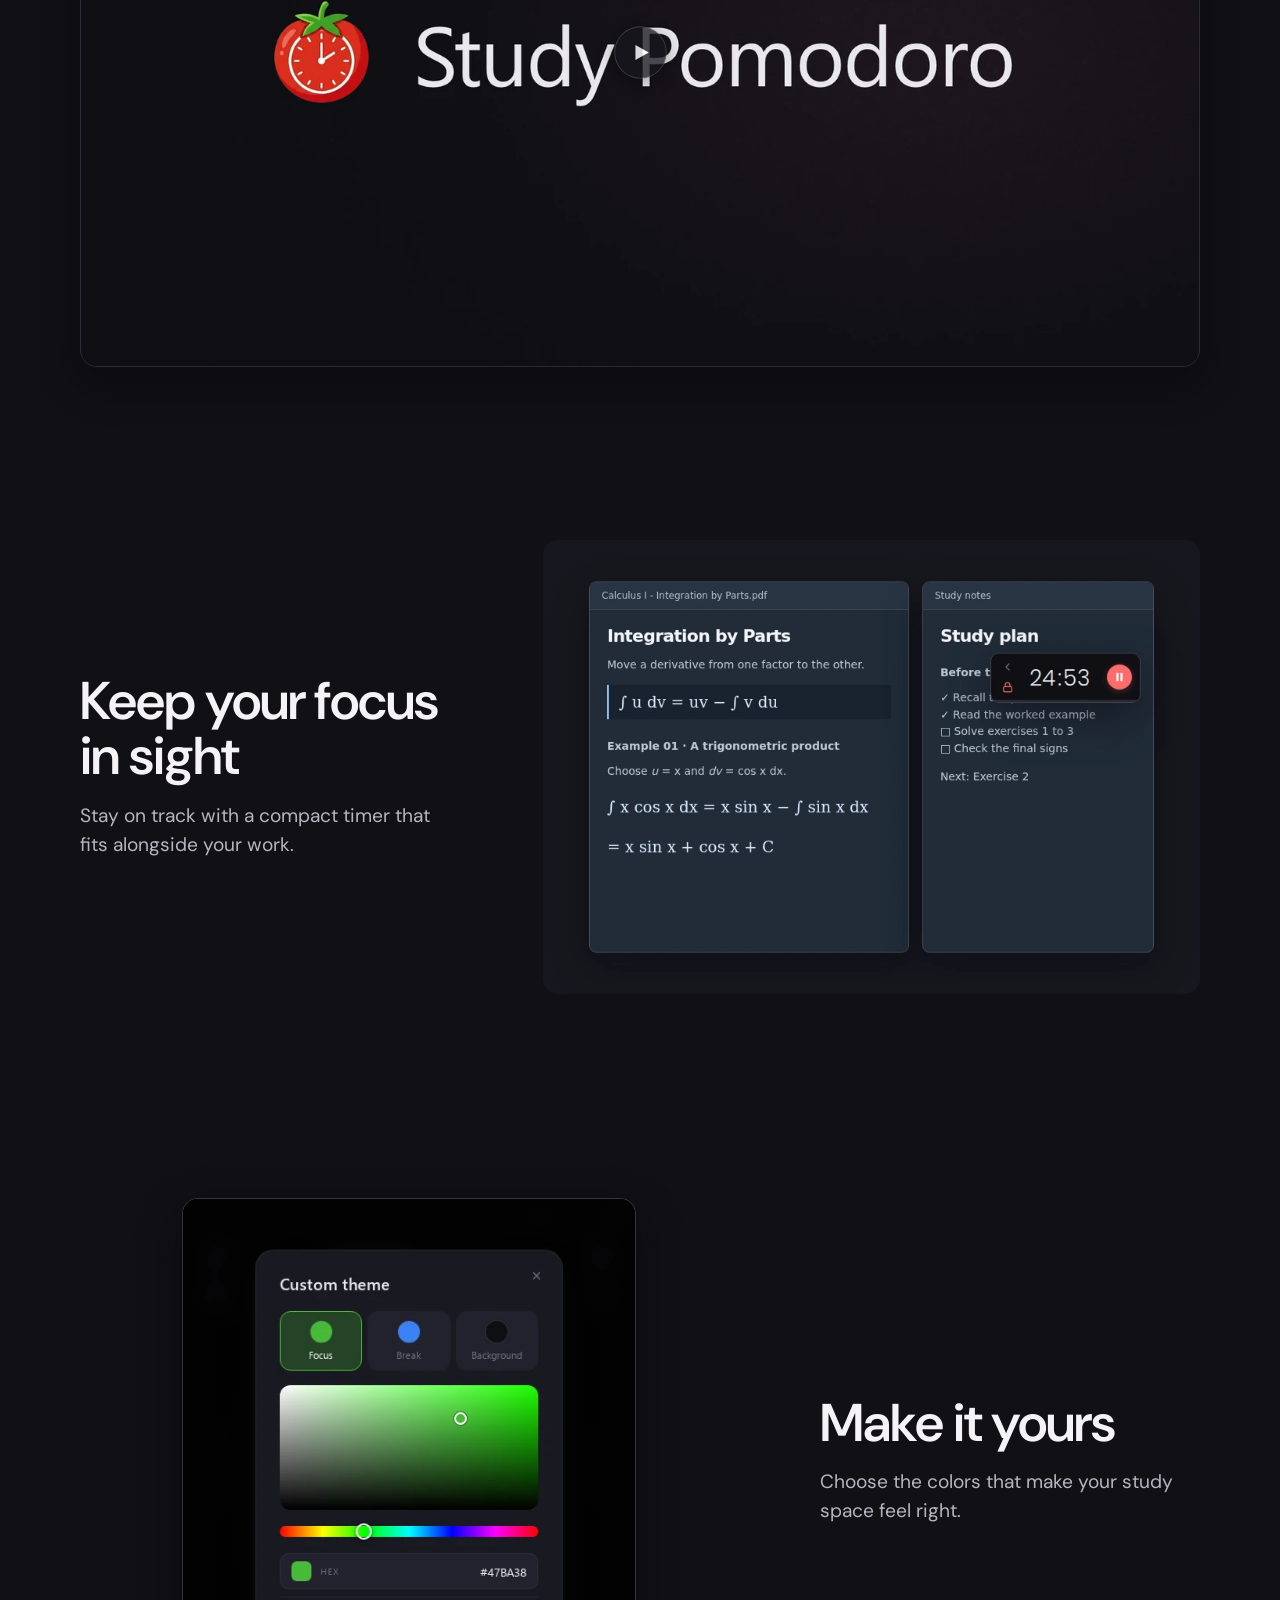
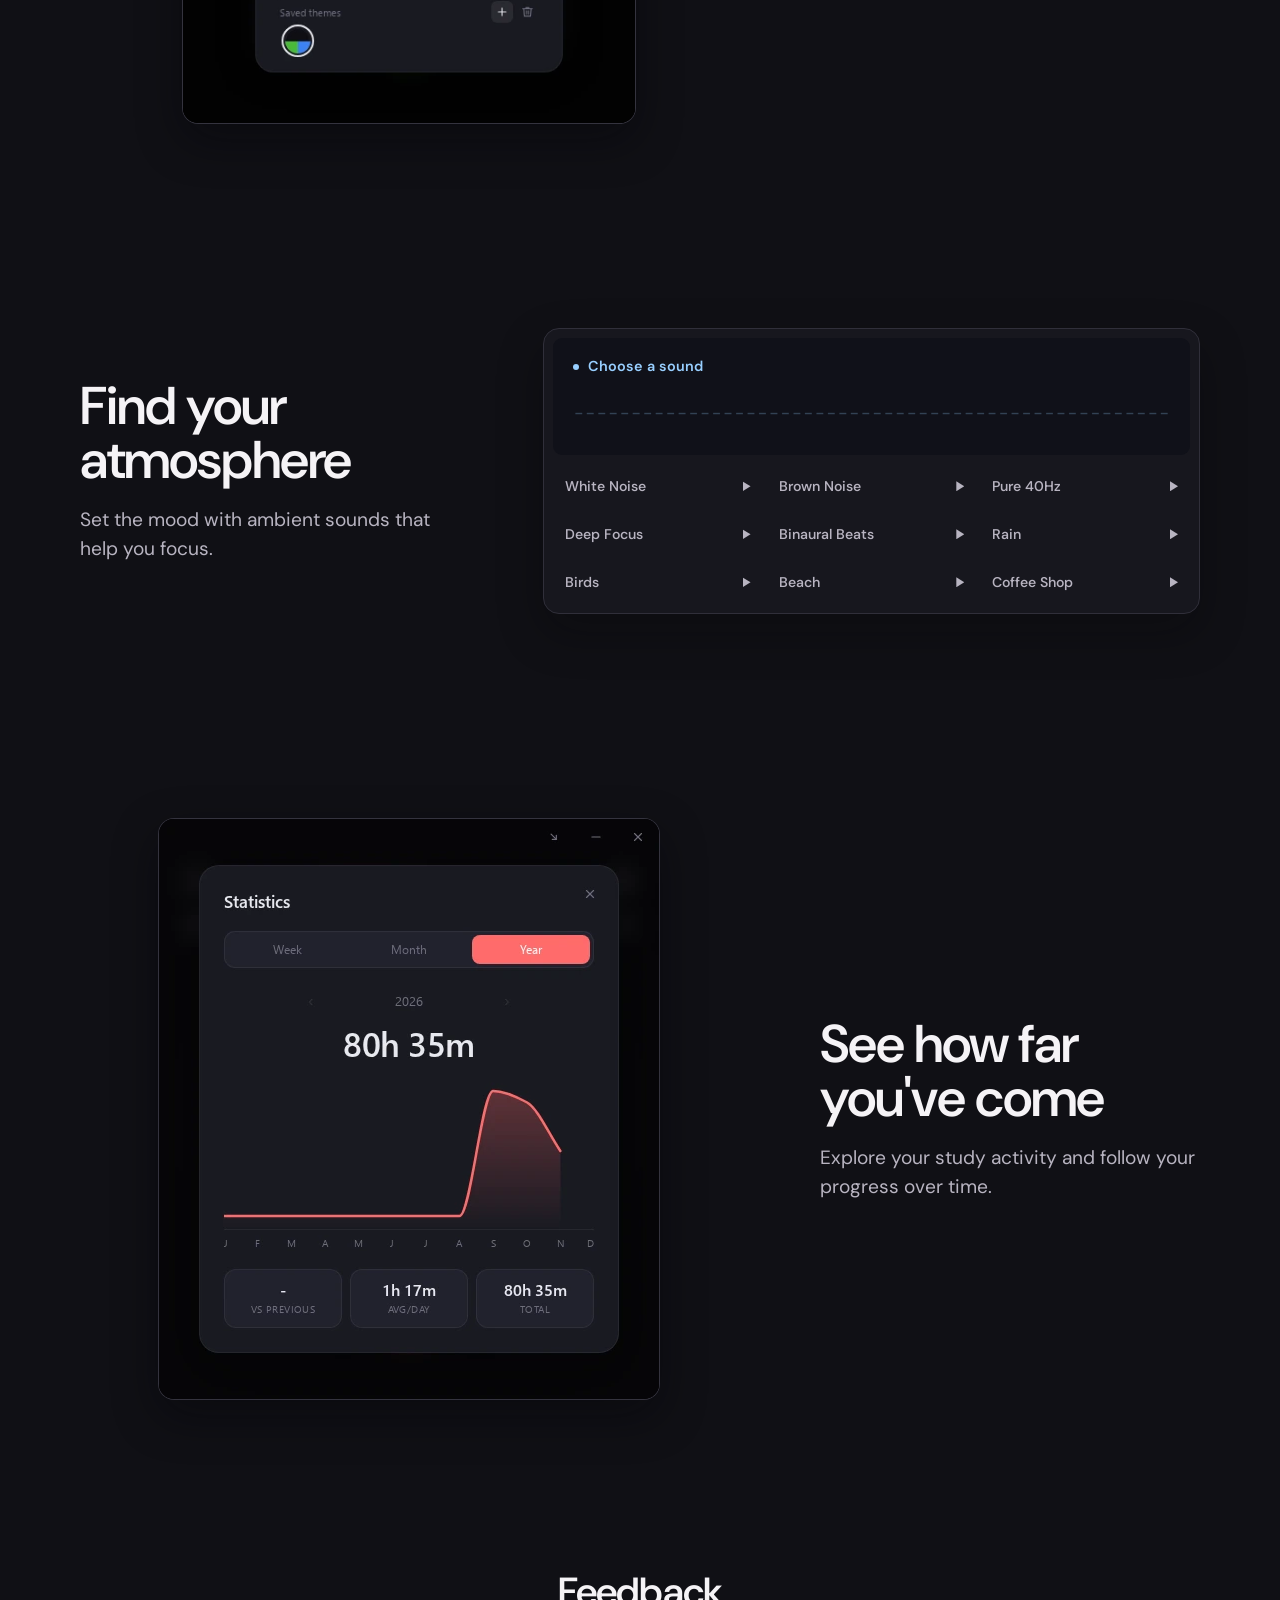
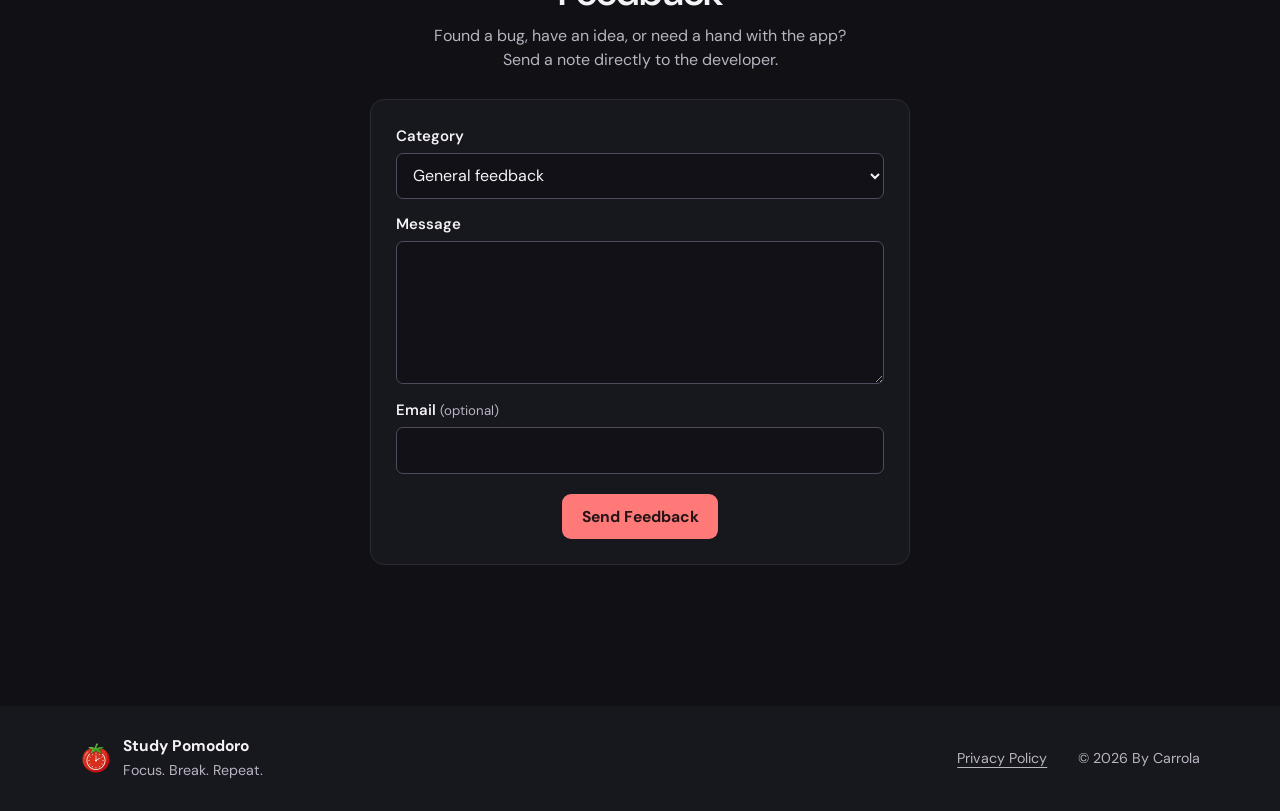
==== commit ef893738: "Tornar a barra opaca e suavizar o arranque das demonstrações" ====
--- a/index.html
+++ b/index.html
@@ -15,12 +15,12 @@
   <meta property="og:image" content="https://carrolaxd.github.io/studypomodoro/assets/film-cover.jpg">
   <meta name="twitter:card" content="summary_large_image">
   <link rel="icon" href="assets/tomato.png">
-  <link rel="stylesheet" href="styles.css?v=mobile-3">
+  <link rel="stylesheet" href="styles.css?v=demo-fade">
   <script defer src="assets/app/js/i18n.js?v=7dcdbf7"></script>
   <script defer src="assets/app/js/audio.js"></script>
-  <script defer src="assets/navigation.js?v=mobile-3"></script>
+  <script defer src="assets/navigation.js?v=mobile-4"></script>
   <script defer src="assets/trailer.js?v=mobile-2"></script>
-  <script defer src="assets/features.js?v=mobile-3"></script>
+  <script defer src="assets/features.js?v=demo-fade"></script>
   <script defer src="assets/feedback.js"></script>
 </head>
 <body class="homepage">
@@ -97,6 +97,7 @@
       <video muted loop playsinline disablepictureinpicture disableremoteplayback preload="none" width="840" height="580"
         src="assets/demos/mini-desktop.mp4" poster="assets/demos/mini-desktop.webp"
         aria-label="The Study Pomodoro timer shrinks into Mini Mode, moves beside the study notes, and locks into position."></video>
+      <img class="demo-poster" src="assets/demos/mini-desktop.webp" width="840" height="580" alt="">
       <button type="button" class="demo-activate" hidden aria-label="Play the Mini Mode demo"></button>
     </figure>
   </section>
@@ -110,6 +111,7 @@
       <video muted loop playsinline disablepictureinpicture disableremoteplayback preload="none" width="500" height="580"
         src="assets/demos/personalization-desktop.mp4" poster="assets/demos/personalization-desktop.webp"
         aria-label="Changing the timer with built-in palettes and the custom color picker."></video>
+      <img class="demo-poster" src="assets/demos/personalization-desktop.webp" width="500" height="580" alt="">
       <button type="button" class="demo-activate" hidden aria-label="Play the Personalization demo"></button>
     </figure>
   </section>
@@ -141,6 +143,7 @@
       <video muted loop playsinline disablepictureinpicture disableremoteplayback preload="none" width="500" height="580"
         src="assets/demos/statistics.mp4" poster="assets/demos/statistics.webp"
         aria-label="The Statistics panel shows weekly, monthly and yearly focus totals, using fixed sample data."></video>
+      <img class="demo-poster" src="assets/demos/statistics.webp" width="500" height="580" alt="">
       <button type="button" class="demo-activate" hidden aria-label="Play the Statistics demo"></button>
     </figure>
   </section>
--- a/styles.css
+++ b/styles.css
@@ -74,8 +74,7 @@
   position: sticky;
   top: 0;
   z-index: 5;
-  background: #101015eb;
-  backdrop-filter: blur(16px);
+  background: var(--bg);
 }
 .site-header .wrap {
   display: flex;
@@ -243,12 +242,21 @@
   font-size: clamp(1.05rem, 1.5vw, 1.22rem);
   text-wrap: pretty;
 }
-.clip { min-width: 0; border-radius: 15px; }
+.clip { position: relative; min-width: 0; border-radius: 15px; }
 .clip video {
   width: 100%;
   border-radius: inherit;
   pointer-events: none;
 }
+.demo-poster {
+  position: absolute;
+  inset: 0;
+  width: 100%;
+  height: 100%;
+  border-radius: inherit;
+  pointer-events: none;
+}
+.clip[data-started] .demo-poster { opacity: 0; visibility: hidden; }
 .feature-theme, .feature-stats {
   grid-template-columns: minmax(0, 1.35fr) minmax(245px, .78fr);
 }
@@ -361,6 +369,7 @@
     to { opacity: 1; transform: none; }
   }
   .media-toggle span { transition: opacity .2s, transform .25s var(--ease-out), background-color .2s, border-color .2s; }
+  .clip[data-started] .demo-poster { transition: opacity .35s ease, visibility 0s .35s; }
   a, button { transition: background-color .2s, color .2s, border-color .2s; }
   @supports (animation-timeline: view()) {
     .app-stage { view-timeline-name: --window-enter; }
@@ -446,7 +455,7 @@
 }
 
 @media (max-width: 800px) {
-  .policy-header { position: static; background: none; backdrop-filter: none; }
+  .policy-header { position: static; background: none; }
   .policy-header .mast { min-height: 72px; }
   .policy-header .mast .brand { font-size: inherit; font-weight: 600; }
   .policy-footer { padding-block: 0; background: none; }
@@ -476,7 +485,6 @@
     --mobile-safe-top: env(safe-area-inset-top, 0px);
     --mobile-safe-bottom: env(safe-area-inset-bottom, 0px);
     --mobile-anchor-gap: 19px;
-    scroll-behavior: auto;
     scroll-padding-block-end: calc(var(--mobile-anchor-gap) + var(--mobile-safe-bottom));
   }
   html:has(.mobile-menu-ready) {
@@ -493,8 +501,6 @@
   .homepage .site-footer { padding-block-end: calc(29px + var(--mobile-safe-bottom)); }
   .mobile-menu-ready .site-header {
     padding-block-start: var(--mobile-safe-top);
-    background: var(--bg);
-    backdrop-filter: none;
     box-shadow: 0 1px 0 var(--line);
   }
   .mobile-menu-ready .site-header:has(.site-navigation[data-open]) { box-shadow: none; }
@@ -580,7 +586,6 @@
   .feature-copy { text-align: center; }
   .feature h2 { letter-spacing: -.02em; text-wrap: balance; }
   .feature-description { margin-inline: auto; }
-  .clip { position: relative; }
   .demo-activate {
     position: absolute;
     inset: 0;
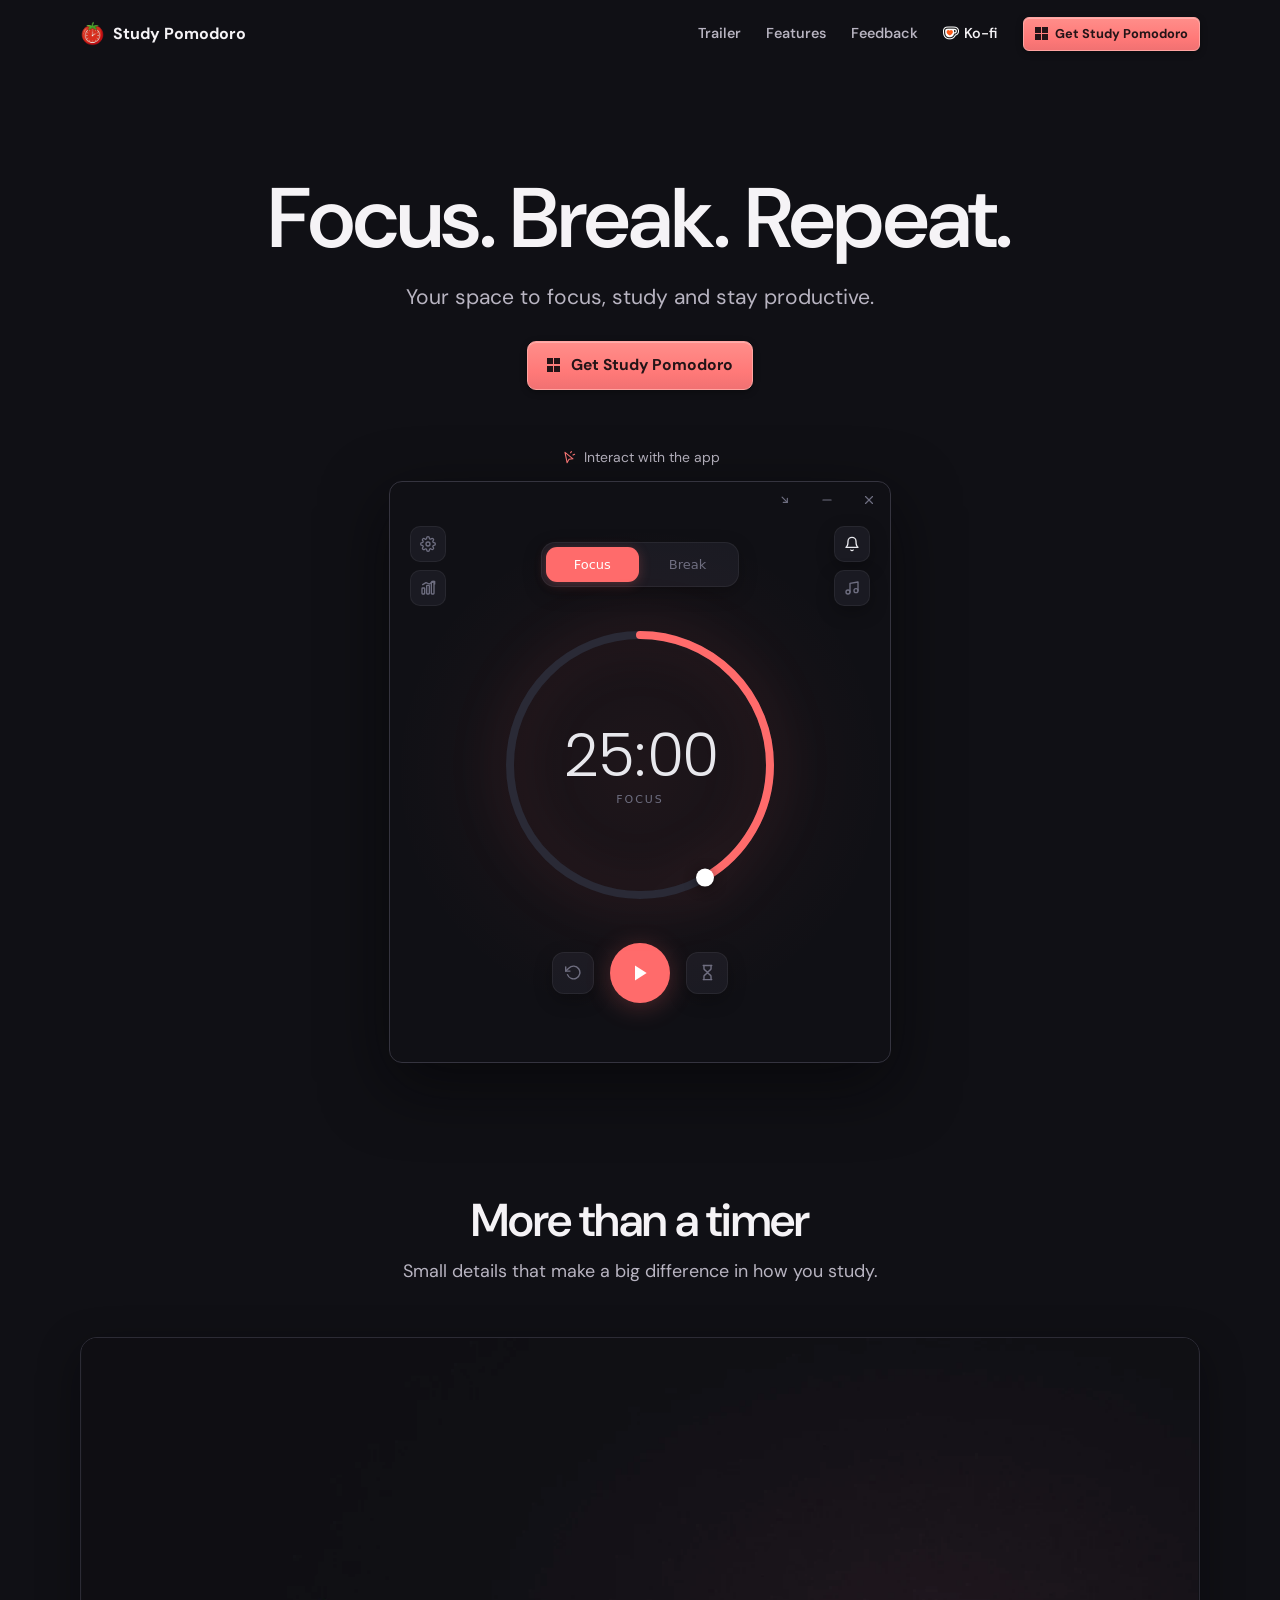
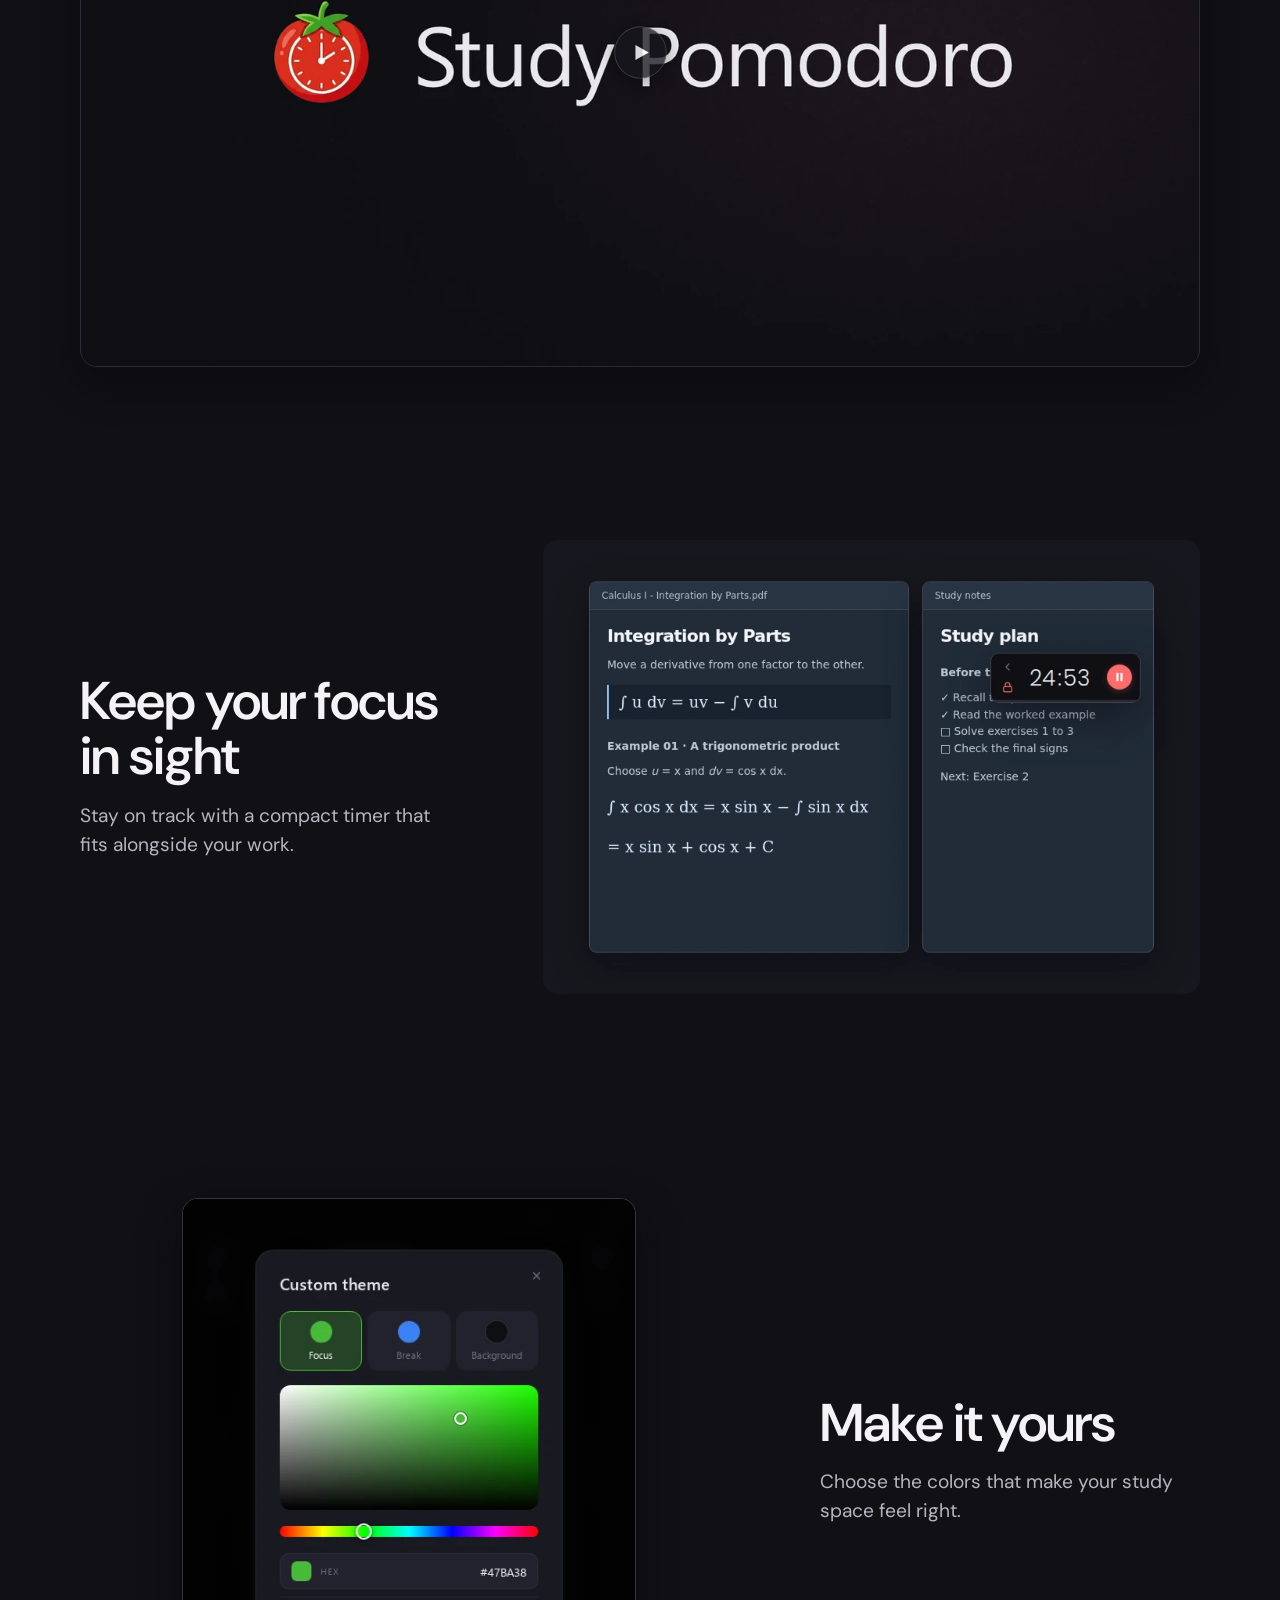
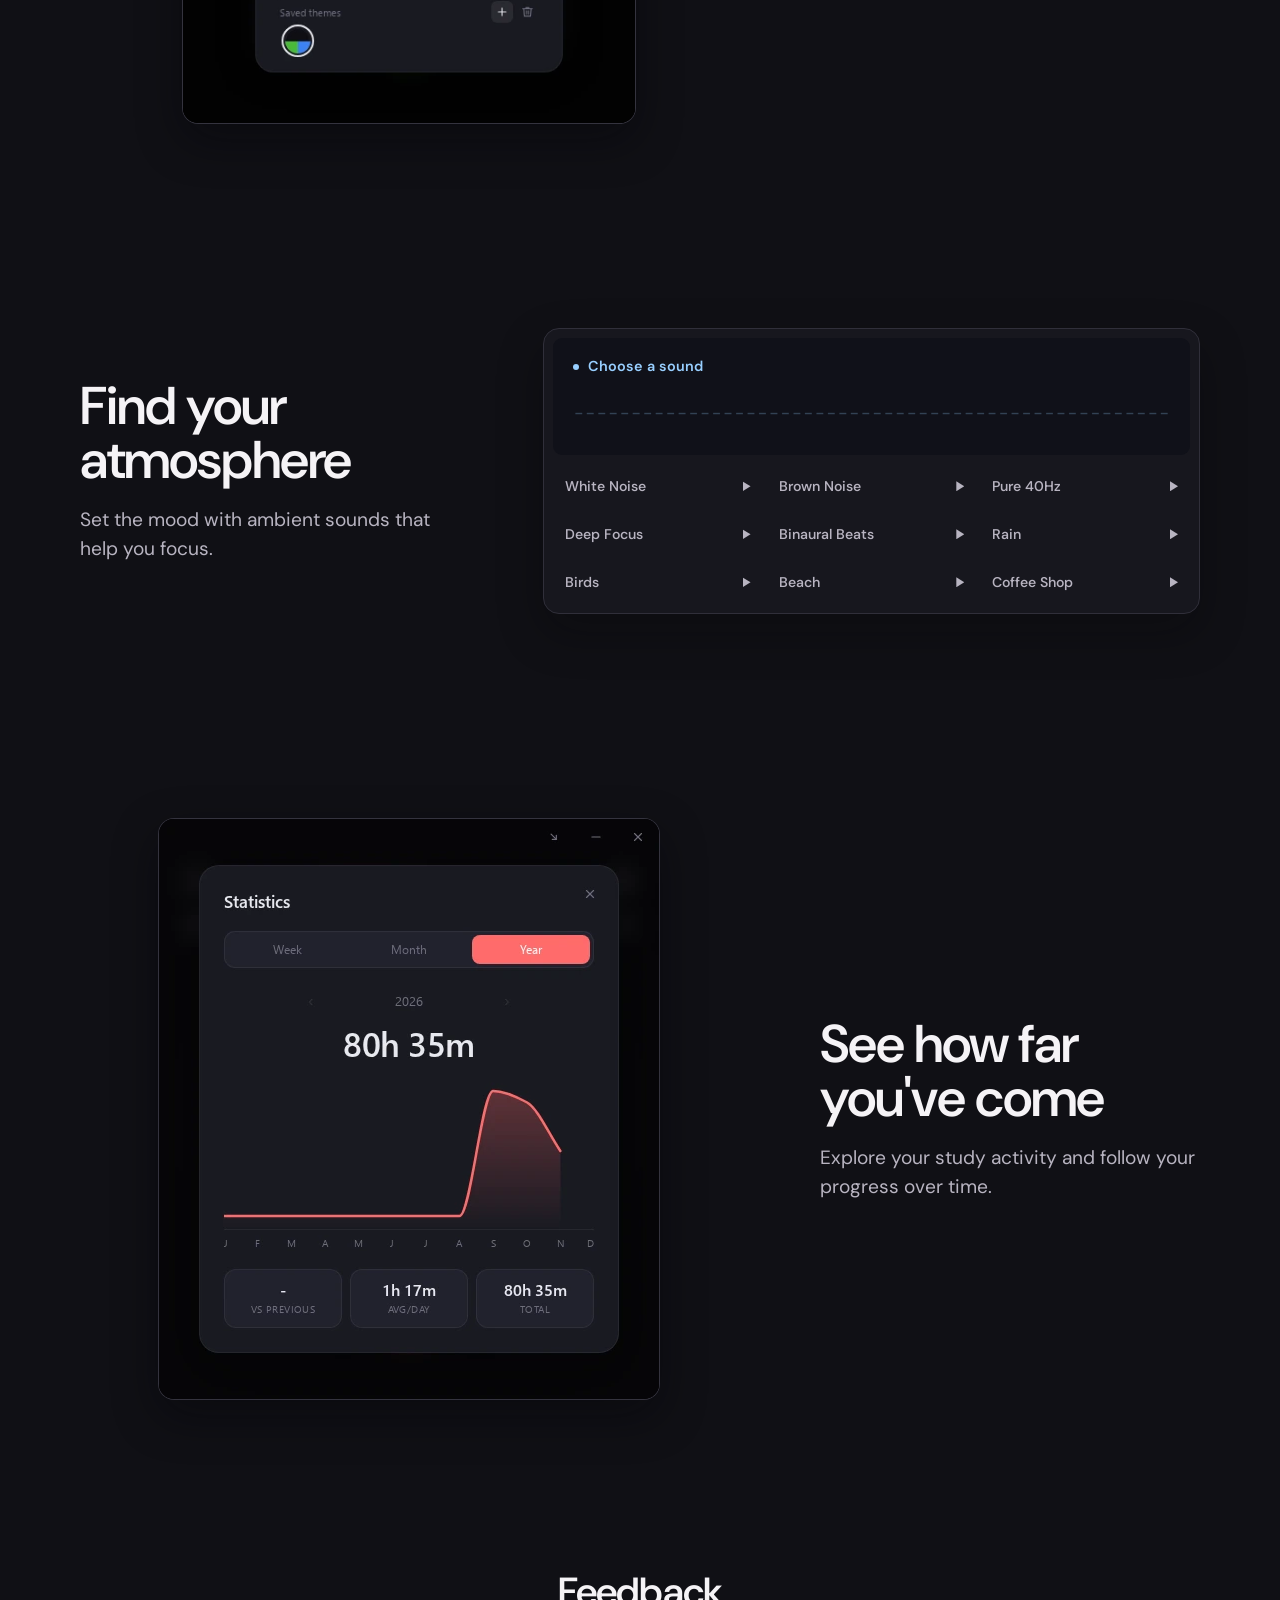
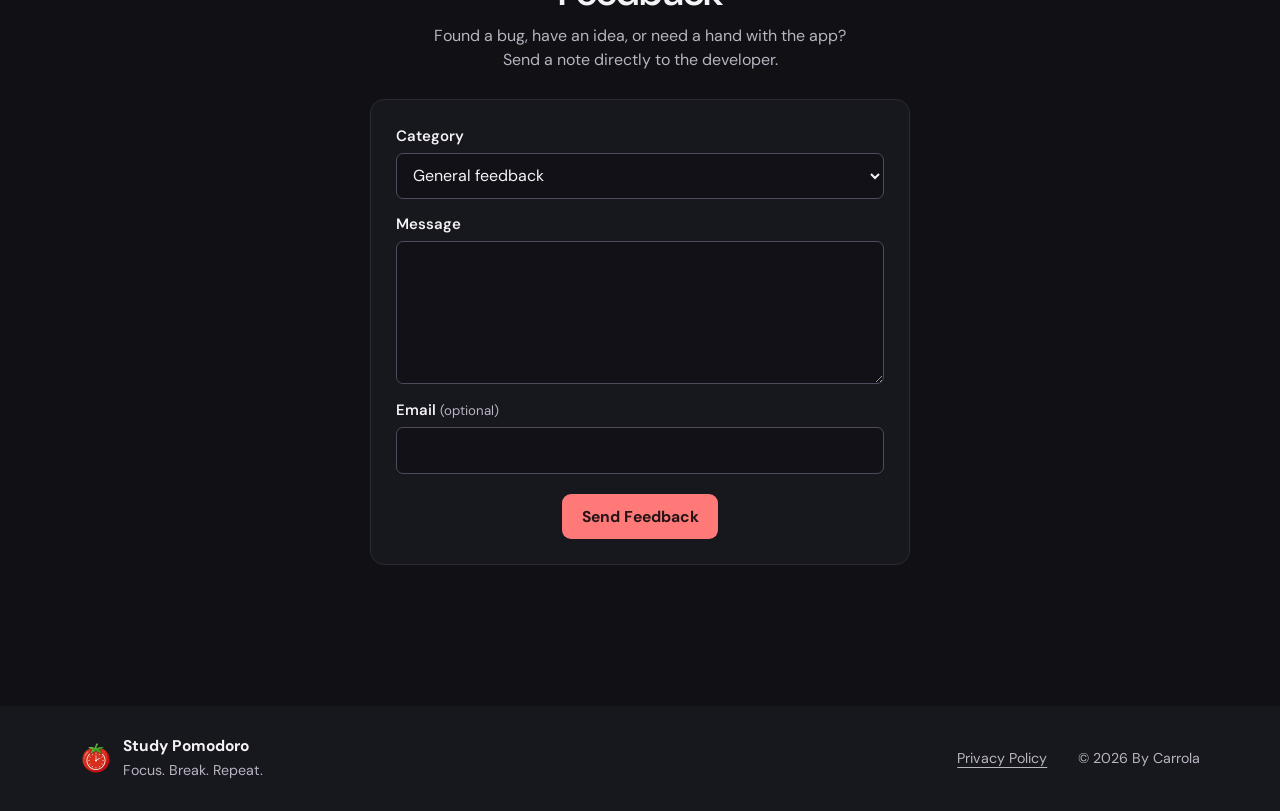
==== commit d0bbea5a: "Abrandar o fade e aguardar pela visibilidade das demonstrações" ====
--- a/index.html
+++ b/index.html
@@ -15,12 +15,12 @@
   <meta property="og:image" content="https://carrolaxd.github.io/studypomodoro/assets/film-cover.jpg">
   <meta name="twitter:card" content="summary_large_image">
   <link rel="icon" href="assets/tomato.png">
-  <link rel="stylesheet" href="styles.css?v=demo-fade">
+  <link rel="stylesheet" href="styles.css?v=demo-visibility">
   <script defer src="assets/app/js/i18n.js?v=7dcdbf7"></script>
   <script defer src="assets/app/js/audio.js"></script>
   <script defer src="assets/navigation.js?v=mobile-4"></script>
   <script defer src="assets/trailer.js?v=mobile-2"></script>
-  <script defer src="assets/features.js?v=demo-fade"></script>
+  <script defer src="assets/features.js?v=demo-visibility"></script>
   <script defer src="assets/feedback.js"></script>
 </head>
 <body class="homepage">
--- a/styles.css
+++ b/styles.css
@@ -242,7 +242,18 @@
   font-size: clamp(1.05rem, 1.5vw, 1.22rem);
   text-wrap: pretty;
 }
-.clip { position: relative; min-width: 0; border-radius: 15px; }
+.clip {
+  --clip-ratio: 500 / 580;
+  --clip-available-height: calc(100dvh - var(--header-height) - var(--mobile-safe-top, 0px));
+  position: relative;
+  justify-self: center;
+  width: min(100%, var(--clip-width, 500px));
+  min-width: 0;
+  max-width: calc(var(--clip-available-height) * (var(--clip-ratio)));
+  border-radius: 15px;
+}
+.feature-mini .clip { --clip-ratio: 840 / 580; --clip-width: 100%; }
+.feature-theme .clip { --clip-width: 452px; }
 .clip video {
   width: 100%;
   border-radius: inherit;
@@ -263,11 +274,8 @@
 .feature-theme .feature-copy, .feature-stats .feature-copy { grid-area: 1 / 2; }
 .feature-theme .clip, .feature-stats .clip {
   grid-area: 1 / 1;
-  justify-self: center;
-  width: min(100%, 500px);
   box-shadow: 0 0 0 1px #34333e, 0 16px 46px #05050870;
 }
-.feature-theme .clip { max-width: 452px; }
 
 .sound-library {
   width: 100%;
@@ -369,7 +377,7 @@
     to { opacity: 1; transform: none; }
   }
   .media-toggle span { transition: opacity .2s, transform .25s var(--ease-out), background-color .2s, border-color .2s; }
-  .clip[data-started] .demo-poster { transition: opacity .35s ease, visibility 0s .35s; }
+  .clip[data-started] .demo-poster { transition: opacity .7s ease, visibility 0s .7s; }
   a, button { transition: background-color .2s, color .2s, border-color .2s; }
   @supports (animation-timeline: view()) {
     .app-stage { view-timeline-name: --window-enter; }
